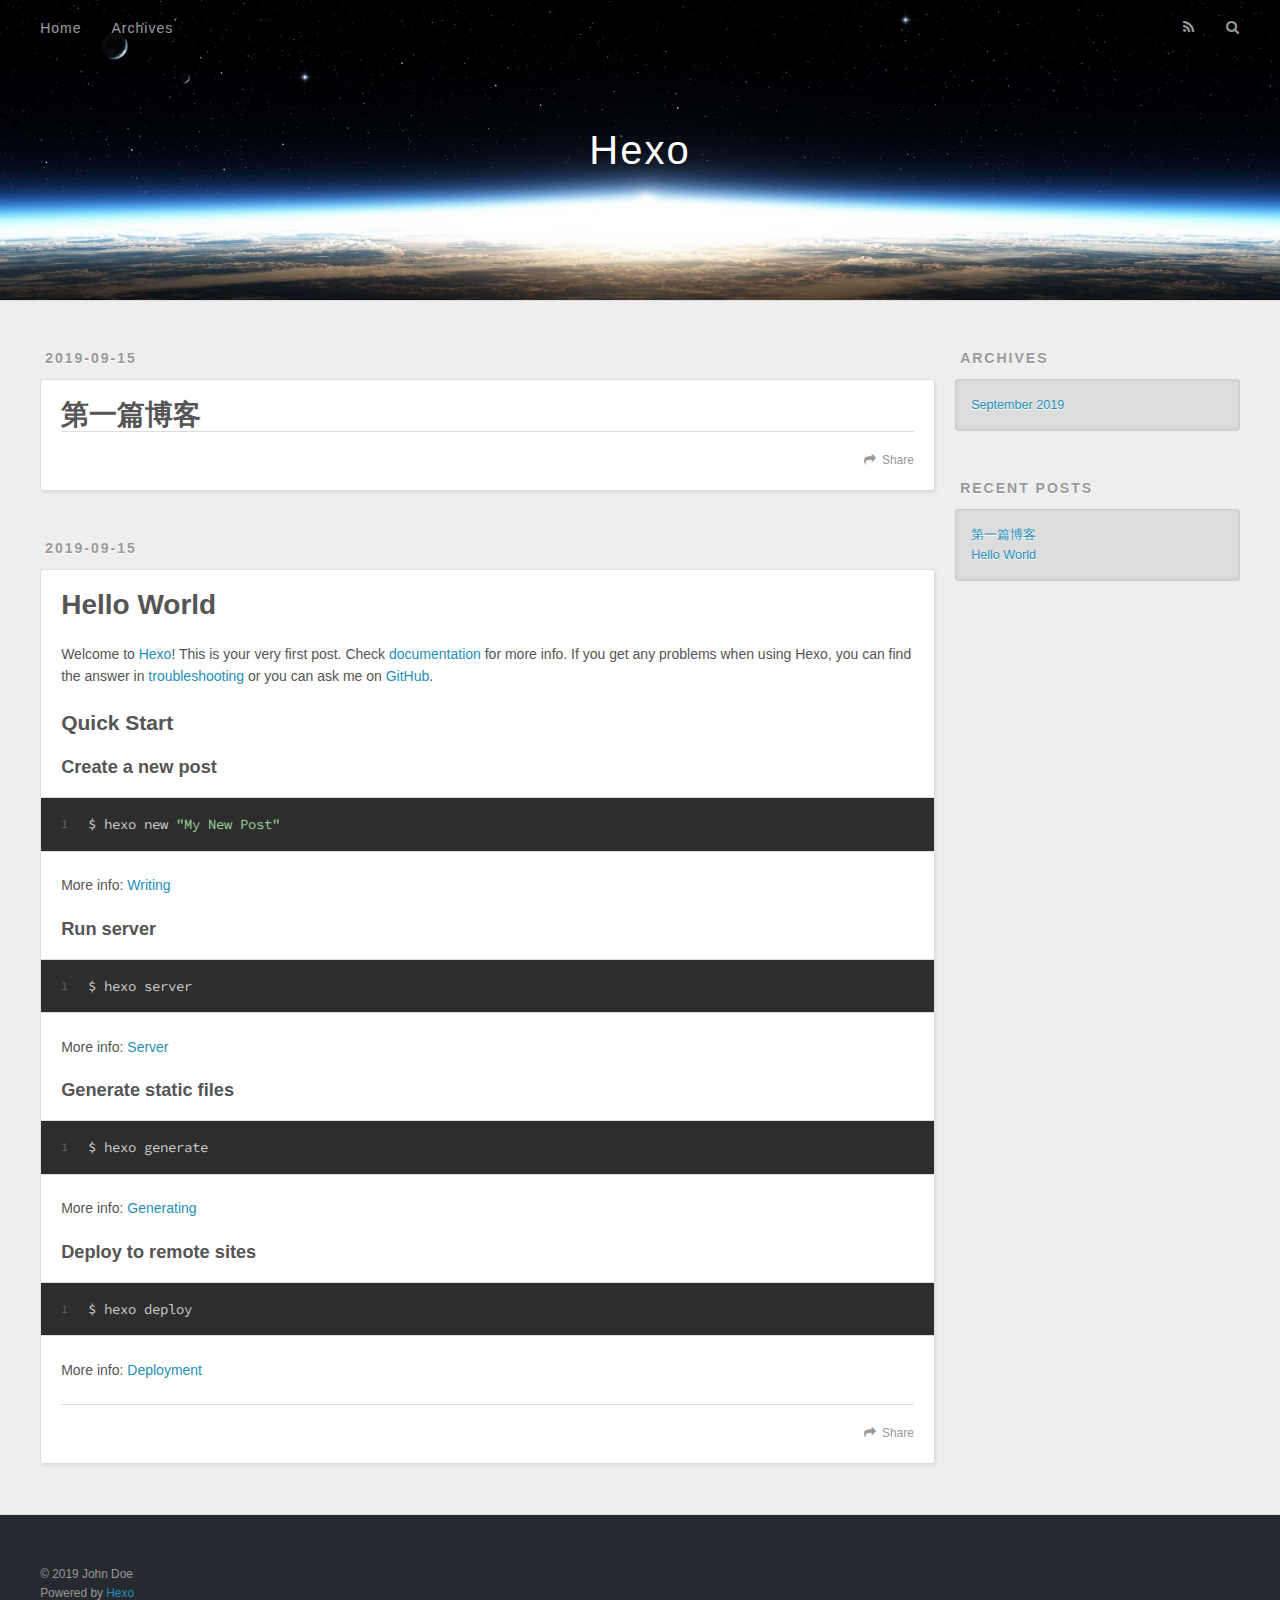
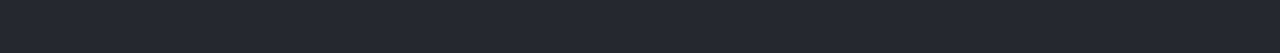
==== index.html @ da8c9ada "Site updated: 2019-09-15 18:30:36" ====
<!DOCTYPE html>
<html>
<head><meta name="generator" content="Hexo 3.9.0">
  <meta charset="utf-8">
  

  
  <title>Hexo</title>
  <meta name="viewport" content="width=device-width, initial-scale=1, maximum-scale=1">
  <meta property="og:type" content="website">
<meta property="og:title" content="Hexo">
<meta property="og:url" content="http://yoursite.com/index.html">
<meta property="og:site_name" content="Hexo">
<meta property="og:locale" content="en">
<meta name="twitter:card" content="summary">
<meta name="twitter:title" content="Hexo">
  
    <link rel="alternate" href="/atom.xml" title="Hexo" type="application/atom+xml">
  
  
    <link rel="icon" href="/favicon.png">
  
  
    <link href="//fonts.googleapis.com/css?family=Source+Code+Pro" rel="stylesheet" type="text/css">
  
  <link rel="stylesheet" href="/css/style.css">
</head>
</html>
<body>
  <div id="container">
    <div id="wrap">
      <header id="header">
  <div id="banner"></div>
  <div id="header-outer" class="outer">
    <div id="header-title" class="inner">
      <h1 id="logo-wrap">
        <a href="/" id="logo">Hexo</a>
      </h1>
      
    </div>
    <div id="header-inner" class="inner">
      <nav id="main-nav">
        <a id="main-nav-toggle" class="nav-icon"></a>
        
          <a class="main-nav-link" href="/">Home</a>
        
          <a class="main-nav-link" href="/archives">Archives</a>
        
      </nav>
      <nav id="sub-nav">
        
          <a id="nav-rss-link" class="nav-icon" href="/atom.xml" title="RSS Feed"></a>
        
        <a id="nav-search-btn" class="nav-icon" title="Search"></a>
      </nav>
      <div id="search-form-wrap">
        <form action="//google.com/search" method="get" accept-charset="UTF-8" class="search-form"><input type="search" name="q" class="search-form-input" placeholder="Search"><button type="submit" class="search-form-submit">&#xF002;</button><input type="hidden" name="sitesearch" value="http://yoursite.com"></form>
      </div>
    </div>
  </div>
</header>
      <div class="outer">
        <section id="main">
  
    <article id="post-第一篇博客" class="article article-type-post" itemscope itemprop="blogPost">
  <div class="article-meta">
    <a href="/2019/09/15/第一篇博客/" class="article-date">
  <time datetime="2019-09-15T10:23:03.000Z" itemprop="datePublished">2019-09-15</time>
</a>
    
  </div>
  <div class="article-inner">
    
    
      <header class="article-header">
        
  
    <h1 itemprop="name">
      <a class="article-title" href="/2019/09/15/第一篇博客/">第一篇博客</a>
    </h1>
  

      </header>
    
    <div class="article-entry" itemprop="articleBody">
      
        
      
    </div>
    <footer class="article-footer">
      <a data-url="http://yoursite.com/2019/09/15/第一篇博客/" data-id="ck0ku9gg80001xwugn4ch7dx3" class="article-share-link">Share</a>
      
      
    </footer>
  </div>
  
</article>


  
    <article id="post-hello-world" class="article article-type-post" itemscope itemprop="blogPost">
  <div class="article-meta">
    <a href="/2019/09/15/hello-world/" class="article-date">
  <time datetime="2019-09-15T10:21:00.609Z" itemprop="datePublished">2019-09-15</time>
</a>
    
  </div>
  <div class="article-inner">
    
    
      <header class="article-header">
        
  
    <h1 itemprop="name">
      <a class="article-title" href="/2019/09/15/hello-world/">Hello World</a>
    </h1>
  

      </header>
    
    <div class="article-entry" itemprop="articleBody">
      
        <p>Welcome to <a href="https://hexo.io/" target="_blank" rel="noopener">Hexo</a>! This is your very first post. Check <a href="https://hexo.io/docs/" target="_blank" rel="noopener">documentation</a> for more info. If you get any problems when using Hexo, you can find the answer in <a href="https://hexo.io/docs/troubleshooting.html" target="_blank" rel="noopener">troubleshooting</a> or you can ask me on <a href="https://github.com/hexojs/hexo/issues" target="_blank" rel="noopener">GitHub</a>.</p>
<h2 id="Quick-Start"><a href="#Quick-Start" class="headerlink" title="Quick Start"></a>Quick Start</h2><h3 id="Create-a-new-post"><a href="#Create-a-new-post" class="headerlink" title="Create a new post"></a>Create a new post</h3><figure class="highlight bash"><table><tr><td class="gutter"><pre><span class="line">1</span><br></pre></td><td class="code"><pre><span class="line">$ hexo new <span class="string">"My New Post"</span></span><br></pre></td></tr></table></figure>

<p>More info: <a href="https://hexo.io/docs/writing.html" target="_blank" rel="noopener">Writing</a></p>
<h3 id="Run-server"><a href="#Run-server" class="headerlink" title="Run server"></a>Run server</h3><figure class="highlight bash"><table><tr><td class="gutter"><pre><span class="line">1</span><br></pre></td><td class="code"><pre><span class="line">$ hexo server</span><br></pre></td></tr></table></figure>

<p>More info: <a href="https://hexo.io/docs/server.html" target="_blank" rel="noopener">Server</a></p>
<h3 id="Generate-static-files"><a href="#Generate-static-files" class="headerlink" title="Generate static files"></a>Generate static files</h3><figure class="highlight bash"><table><tr><td class="gutter"><pre><span class="line">1</span><br></pre></td><td class="code"><pre><span class="line">$ hexo generate</span><br></pre></td></tr></table></figure>

<p>More info: <a href="https://hexo.io/docs/generating.html" target="_blank" rel="noopener">Generating</a></p>
<h3 id="Deploy-to-remote-sites"><a href="#Deploy-to-remote-sites" class="headerlink" title="Deploy to remote sites"></a>Deploy to remote sites</h3><figure class="highlight bash"><table><tr><td class="gutter"><pre><span class="line">1</span><br></pre></td><td class="code"><pre><span class="line">$ hexo deploy</span><br></pre></td></tr></table></figure>

<p>More info: <a href="https://hexo.io/docs/deployment.html" target="_blank" rel="noopener">Deployment</a></p>

      
    </div>
    <footer class="article-footer">
      <a data-url="http://yoursite.com/2019/09/15/hello-world/" data-id="ck0ku9gfo0000xwugql1lx47b" class="article-share-link">Share</a>
      
      
    </footer>
  </div>
  
</article>


  


</section>
        
          <aside id="sidebar">
  
    

  
    

  
    
  
    
  <div class="widget-wrap">
    <h3 class="widget-title">Archives</h3>
    <div class="widget">
      <ul class="archive-list"><li class="archive-list-item"><a class="archive-list-link" href="/archives/2019/09/">September 2019</a></li></ul>
    </div>
  </div>


  
    
  <div class="widget-wrap">
    <h3 class="widget-title">Recent Posts</h3>
    <div class="widget">
      <ul>
        
          <li>
            <a href="/2019/09/15/第一篇博客/">第一篇博客</a>
          </li>
        
          <li>
            <a href="/2019/09/15/hello-world/">Hello World</a>
          </li>
        
      </ul>
    </div>
  </div>

  
</aside>
        
      </div>
      <footer id="footer">
  
  <div class="outer">
    <div id="footer-info" class="inner">
      &copy; 2019 John Doe<br>
      Powered by <a href="http://hexo.io/" target="_blank">Hexo</a>
    </div>
  </div>
</footer>
    </div>
    <nav id="mobile-nav">
  
    <a href="/" class="mobile-nav-link">Home</a>
  
    <a href="/archives" class="mobile-nav-link">Archives</a>
  
</nav>
    

<script src="//ajax.googleapis.com/ajax/libs/jquery/2.0.3/jquery.min.js"></script>


  <link rel="stylesheet" href="/fancybox/jquery.fancybox.css">
  <script src="/fancybox/jquery.fancybox.pack.js"></script>


<script src="/js/script.js"></script>



  </div>
</body>
</html>
---- css/style.css ----
body {
  width: 100%;
}
body:before,
body:after {
  content: "";
  display: table;
}
body:after {
  clear: both;
}
html,
body,
div,
span,
applet,
object,
iframe,
h1,
h2,
h3,
h4,
h5,
h6,
p,
blockquote,
pre,
a,
abbr,
acronym,
address,
big,
cite,
code,
del,
dfn,
em,
img,
ins,
kbd,
q,
s,
samp,
small,
strike,
strong,
sub,
sup,
tt,
var,
dl,
dt,
dd,
ol,
ul,
li,
fieldset,
form,
label,
legend,
table,
caption,
tbody,
tfoot,
thead,
tr,
th,
td {
  margin: 0;
  padding: 0;
  border: 0;
  outline: 0;
  font-weight: inherit;
  font-style: inherit;
  font-family: inherit;
  font-size: 100%;
  vertical-align: baseline;
}
body {
  line-height: 1;
  color: #000;
  background: #fff;
}
ol,
ul {
  list-style: none;
}
table {
  border-collapse: separate;
  border-spacing: 0;
  vertical-align: middle;
}
caption,
th,
td {
  text-align: left;
  font-weight: normal;
  vertical-align: middle;
}
a img {
  border: none;
}
input,
button {
  margin: 0;
  padding: 0;
}
input::-moz-focus-inner,
button::-moz-focus-inner {
  border: 0;
  padding: 0;
}
@font-face {
  font-family: FontAwesome;
  font-style: normal;
  font-weight: normal;
  src: url("fonts/fontawesome-webfont.eot?v=#4.0.3");
  src: url("fonts/fontawesome-webfont.eot?#iefix&v=#4.0.3") format("embedded-opentype"), url("fonts/fontawesome-webfont.woff?v=#4.0.3") format("woff"), url("fonts/fontawesome-webfont.ttf?v=#4.0.3") format("truetype"), url("fonts/fontawesome-webfont.svg#fontawesomeregular?v=#4.0.3") format("svg");
}
html,
body,
#container {
  height: 100%;
}
body {
  background: #eee;
  font: 14px -apple-system, BlinkMacSystemFont, "Segoe UI", "Roboto", "Oxygen", "Ubuntu", "Cantarell", "Fira Sans", "Droid Sans", "Helvetica Neue", sans-serif;
  -webkit-text-size-adjust: 100%;
}
.outer {
  max-width: 1220px;
  margin: 0 auto;
  padding: 0 20px;
}
.outer:before,
.outer:after {
  content: "";
  display: table;
}
.outer:after {
  clear: both;
}
.inner {
  display: inline;
  float: left;
  width: 98.33333333333333%;
  margin: 0 0.833333333333333%;
}
.left,
.alignleft {
  float: left;
}
.right,
.alignright {
  float: right;
}
.clear {
  clear: both;
}
#container {
  position: relative;
}
.mobile-nav-on {
  overflow: hidden;
}
#wrap {
  height: 100%;
  width: 100%;
  position: absolute;
  top: 0;
  left: 0;
  -webkit-transition: 0.2s ease-out;
  -moz-transition: 0.2s ease-out;
  -ms-transition: 0.2s ease-out;
  transition: 0.2s ease-out;
  z-index: 1;
  background: #eee;
}
.mobile-nav-on #wrap {
  left: 280px;
}
@media screen and (min-width: 768px) {
  #main {
    display: inline;
    float: left;
    width: 73.33333333333333%;
    margin: 0 0.833333333333333%;
  }
}
.article-date,
.article-category-link,
.archive-year,
.widget-title {
  text-decoration: none;
  text-transform: uppercase;
  letter-spacing: 2px;
  color: #999;
  margin-bottom: 1em;
  margin-left: 5px;
  line-height: 1em;
  text-shadow: 0 1px #fff;
  font-weight: bold;
}
.article-inner,
.archive-article-inner {
  background: #fff;
  -webkit-box-shadow: 1px 2px 3px #ddd;
  box-shadow: 1px 2px 3px #ddd;
  border: 1px solid #ddd;
  border-radius: 3px;
}
.article-entry h1,
.widget h1 {
  font-size: 2em;
}
.article-entry h2,
.widget h2 {
  font-size: 1.5em;
}
.article-entry h3,
.widget h3 {
  font-size: 1.3em;
}
.article-entry h4,
.widget h4 {
  font-size: 1.2em;
}
.article-entry h5,
.widget h5 {
  font-size: 1em;
}
.article-entry h6,
.widget h6 {
  font-size: 1em;
  color: #999;
}
.article-entry hr,
.widget hr {
  border: 1px dashed #ddd;
}
.article-entry strong,
.widget strong {
  font-weight: bold;
}
.article-entry em,
.widget em,
.article-entry cite,
.widget cite {
  font-style: italic;
}
.article-entry sup,
.widget sup,
.article-entry sub,
.widget sub {
  font-size: 0.75em;
  line-height: 0;
  position: relative;
  vertical-align: baseline;
}
.article-entry sup,
.widget sup {
  top: -0.5em;
}
.article-entry sub,
.widget sub {
  bottom: -0.2em;
}
.article-entry small,
.widget small {
  font-size: 0.85em;
}
.article-entry acronym,
.widget acronym,
.article-entry abbr,
.widget abbr {
  border-bottom: 1px dotted;
}
.article-entry ul,
.widget ul,
.article-entry ol,
.widget ol,
.article-entry dl,
.widget dl {
  margin: 0 20px;
  line-height: 1.6em;
}
.article-entry ul ul,
.widget ul ul,
.article-entry ol ul,
.widget ol ul,
.article-entry ul ol,
.widget ul ol,
.article-entry ol ol,
.widget ol ol {
  margin-top: 0;
  margin-bottom: 0;
}
.article-entry ul,
.widget ul {
  list-style: disc;
}
.article-entry ol,
.widget ol {
  list-style: decimal;
}
.article-entry dt,
.widget dt {
  font-weight: bold;
}
#header {
  height: 300px;
  position: relative;
  border-bottom: 1px solid #ddd;
}
#header:before,
#header:after {
  content: "";
  position: absolute;
  left: 0;
  right: 0;
  height: 40px;
}
#header:before {
  top: 0;
  background: -webkit-linear-gradient(rgba(0,0,0,0.2), transparent);
  background: -moz-linear-gradient(rgba(0,0,0,0.2), transparent);
  background: -ms-linear-gradient(rgba(0,0,0,0.2), transparent);
  background: linear-gradient(rgba(0,0,0,0.2), transparent);
}
#header:after {
  bottom: 0;
  background: -webkit-linear-gradient(transparent, rgba(0,0,0,0.2));
  background: -moz-linear-gradient(transparent, rgba(0,0,0,0.2));
  background: -ms-linear-gradient(transparent, rgba(0,0,0,0.2));
  background: linear-gradient(transparent, rgba(0,0,0,0.2));
}
#header-outer {
  height: 100%;
  position: relative;
}
#header-inner {
  position: relative;
  overflow: hidden;
}
#banner {
  position: absolute;
  top: 0;
  left: 0;
  width: 100%;
  height: 100%;
  background: url("images/banner.jpg") center #000;
  -webkit-background-size: cover;
  -moz-background-size: cover;
  background-size: cover;
  z-index: -1;
}
#header-title {
  text-align: center;
  height: 40px;
  position: absolute;
  top: 50%;
  left: 0;
  margin-top: -20px;
}
#logo,
#subtitle {
  text-decoration: none;
  color: #fff;
  font-weight: 300;
  text-shadow: 0 1px 4px rgba(0,0,0,0.3);
}
#logo {
  font-size: 40px;
  line-height: 40px;
  letter-spacing: 2px;
}
#subtitle {
  font-size: 16px;
  line-height: 16px;
  letter-spacing: 1px;
}
#subtitle-wrap {
  margin-top: 16px;
}
#main-nav {
  float: left;
  margin-left: -15px;
}
.nav-icon,
.main-nav-link {
  float: left;
  color: #fff;
  opacity: 0.6;
  text-decoration: none;
  text-shadow: 0 1px rgba(0,0,0,0.2);
  -webkit-transition: opacity 0.2s;
  -moz-transition: opacity 0.2s;
  -ms-transition: opacity 0.2s;
  transition: opacity 0.2s;
  display: block;
  padding: 20px 15px;
}
.nav-icon:hover,
.main-nav-link:hover {
  opacity: 1;
}
.nav-icon {
  font-family: FontAwesome;
  text-align: center;
  font-size: 14px;
  width: 14px;
  height: 14px;
  padding: 20px 15px;
  position: relative;
  cursor: pointer;
}
.main-nav-link {
  font-weight: 300;
  letter-spacing: 1px;
}
@media screen and (max-width: 479px) {
  .main-nav-link {
    display: none;
  }
}
#main-nav-toggle {
  display: none;
}
#main-nav-toggle:before {
  content: "\f0c9";
}
@media screen and (max-width: 479px) {
  #main-nav-toggle {
    display: block;
  }
}
#sub-nav {
  float: right;
  margin-right: -15px;
}
#nav-rss-link:before {
  content: "\f09e";
}
#nav-search-btn:before {
  content: "\f002";
}
#search-form-wrap {
  position: absolute;
  top: 15px;
  width: 150px;
  height: 30px;
  right: -150px;
  opacity: 0;
  -webkit-transition: 0.2s ease-out;
  -moz-transition: 0.2s ease-out;
  -ms-transition: 0.2s ease-out;
  transition: 0.2s ease-out;
}
#search-form-wrap.on {
  opacity: 1;
  right: 0;
}
@media screen and (max-width: 479px) {
  #search-form-wrap {
    width: 100%;
    right: -100%;
  }
}
.search-form {
  position: absolute;
  top: 0;
  left: 0;
  right: 0;
  background: #fff;
  padding: 5px 15px;
  border-radius: 15px;
  -webkit-box-shadow: 0 0 10px rgba(0,0,0,0.3);
  box-shadow: 0 0 10px rgba(0,0,0,0.3);
}
.search-form-input {
  border: none;
  background: none;
  color: #555;
  width: 100%;
  font: 13px -apple-system, BlinkMacSystemFont, "Segoe UI", "Roboto", "Oxygen", "Ubuntu", "Cantarell", "Fira Sans", "Droid Sans", "Helvetica Neue", sans-serif;
  outline: none;
}
.search-form-input::-webkit-search-results-decoration,
.search-form-input::-webkit-search-cancel-button {
  -webkit-appearance: none;
}
.search-form-submit {
  position: absolute;
  top: 50%;
  right: 10px;
  margin-top: -7px;
  font: 13px FontAwesome;
  border: none;
  background: none;
  color: #bbb;
  cursor: pointer;
}
.search-form-submit:hover,
.search-form-submit:focus {
  color: #777;
}
.article {
  margin: 50px 0;
}
.article-inner {
  overflow: hidden;
}
.article-meta:before,
.article-meta:after {
  content: "";
  display: table;
}
.article-meta:after {
  clear: both;
}
.article-date {
  float: left;
}
.article-category {
  float: left;
  line-height: 1em;
  color: #ccc;
  text-shadow: 0 1px #fff;
  margin-left: 8px;
}
.article-category:before {
  content: "\2022";
}
.article-category-link {
  margin: 0 12px 1em;
}
.article-header {
  padding: 20px 20px 0;
}
.article-title {
  text-decoration: none;
  font-size: 2em;
  font-weight: bold;
  color: #555;
  line-height: 1.1em;
  -webkit-transition: color 0.2s;
  -moz-transition: color 0.2s;
  -ms-transition: color 0.2s;
  transition: color 0.2s;
}
a.article-title:hover {
  color: #258fb8;
}
.article-entry {
  color: #555;
  padding: 0 20px;
}
.article-entry:before,
.article-entry:after {
  content: "";
  display: table;
}
.article-entry:after {
  clear: both;
}
.article-entry p,
.article-entry table {
  line-height: 1.6em;
  margin: 1.6em 0;
}
.article-entry h1,
.article-entry h2,
.article-entry h3,
.article-entry h4,
.article-entry h5,
.article-entry h6 {
  font-weight: bold;
}
.article-entry h1,
.article-entry h2,
.article-entry h3,
.article-entry h4,
.article-entry h5,
.article-entry h6 {
  line-height: 1.1em;
  margin: 1.1em 0;
}
.article-entry a {
  color: #258fb8;
  text-decoration: none;
}
.article-entry a:hover {
  text-decoration: underline;
}
.article-entry ul,
.article-entry ol,
.article-entry dl {
  margin-top: 1.6em;
  margin-bottom: 1.6em;
}
.article-entry img,
.article-entry video {
  max-width: 100%;
  height: auto;
  display: block;
  margin: auto;
}
.article-entry iframe {
  border: none;
}
.article-entry table {
  width: 100%;
  border-collapse: collapse;
  border-spacing: 0;
}
.article-entry th {
  font-weight: bold;
  border-bottom: 3px solid #ddd;
  padding-bottom: 0.5em;
}
.article-entry td {
  border-bottom: 1px solid #ddd;
  padding: 10px 0;
}
.article-entry blockquote {
  font-family: Georgia, "Times New Roman", serif;
  font-size: 1.4em;
  margin: 1.6em 20px;
  text-align: center;
}
.article-entry blockquote footer {
  font-size: 14px;
  margin: 1.6em 0;
  font-family: -apple-system, BlinkMacSystemFont, "Segoe UI", "Roboto", "Oxygen", "Ubuntu", "Cantarell", "Fira Sans", "Droid Sans", "Helvetica Neue", sans-serif;
}
.article-entry blockquote footer cite:before {
  content: "—";
  padding: 0 0.5em;
}
.article-entry .pullquote {
  text-align: left;
  width: 45%;
  margin: 0;
}
.article-entry .pullquote.left {
  margin-left: 0.5em;
  margin-right: 1em;
}
.article-entry .pullquote.right {
  margin-right: 0.5em;
  margin-left: 1em;
}
.article-entry .caption {
  color: #999;
  display: block;
  font-size: 0.9em;
  margin-top: 0.5em;
  position: relative;
  text-align: center;
}
.article-entry .video-container {
  position: relative;
  padding-top: 56.25%;
  height: 0;
  overflow: hidden;
}
.article-entry .video-container iframe,
.article-entry .video-container object,
.article-entry .video-container embed {
  position: absolute;
  top: 0;
  left: 0;
  width: 100%;
  height: 100%;
  margin-top: 0;
}
.article-more-link a {
  display: inline-block;
  line-height: 1em;
  padding: 6px 15px;
  border-radius: 15px;
  background: #eee;
  color: #999;
  text-shadow: 0 1px #fff;
  text-decoration: none;
}
.article-more-link a:hover {
  background: #258fb8;
  color: #fff;
  text-decoration: none;
  text-shadow: 0 1px #1e7293;
}
.article-footer {
  font-size: 0.85em;
  line-height: 1.6em;
  border-top: 1px solid #ddd;
  padding-top: 1.6em;
  margin: 0 20px 20px;
}
.article-footer:before,
.article-footer:after {
  content: "";
  display: table;
}
.article-footer:after {
  clear: both;
}
.article-footer a {
  color: #999;
  text-decoration: none;
}
.article-footer a:hover {
  color: #555;
}
.article-tag-list-item {
  float: left;
  margin-right: 10px;
}
.article-tag-list-link:before {
  content: "#";
}
.article-comment-link {
  float: right;
}
.article-comment-link:before {
  content: "\f075";
  font-family: FontAwesome;
  padding-right: 8px;
}
.article-share-link {
  cursor: pointer;
  float: right;
  margin-left: 20px;
}
.article-share-link:before {
  content: "\f064";
  font-family: FontAwesome;
  padding-right: 6px;
}
#article-nav {
  position: relative;
}
#article-nav:before,
#article-nav:after {
  content: "";
  display: table;
}
#article-nav:after {
  clear: both;
}
@media screen and (min-width: 768px) {
  #article-nav {
    margin: 50px 0;
  }
  #article-nav:before {
    width: 8px;
    height: 8px;
    position: absolute;
    top: 50%;
    left: 50%;
    margin-top: -4px;
    margin-left: -4px;
    content: "";
    border-radius: 50%;
    background: #ddd;
    -webkit-box-shadow: 0 1px 2px #fff;
    box-shadow: 0 1px 2px #fff;
  }
}
.article-nav-link-wrap {
  text-decoration: none;
  text-shadow: 0 1px #fff;
  color: #999;
  -webkit-box-sizing: border-box;
  -moz-box-sizing: border-box;
  box-sizing: border-box;
  margin-top: 50px;
  text-align: center;
  display: block;
}
.article-nav-link-wrap:hover {
  color: #555;
}
@media screen and (min-width: 768px) {
  .article-nav-link-wrap {
    width: 50%;
    margin-top: 0;
  }
}
@media screen and (min-width: 768px) {
  #article-nav-newer {
    float: left;
    text-align: right;
    padding-right: 20px;
  }
}
@media screen and (min-width: 768px) {
  #article-nav-older {
    float: right;
    text-align: left;
    padding-left: 20px;
  }
}
.article-nav-caption {
  text-transform: uppercase;
  letter-spacing: 2px;
  color: #ddd;
  line-height: 1em;
  font-weight: bold;
}
#article-nav-newer .article-nav-caption {
  margin-right: -2px;
}
.article-nav-title {
  font-size: 0.85em;
  line-height: 1.6em;
  margin-top: 0.5em;
}
.article-share-box {
  position: absolute;
  display: none;
  background: #fff;
  -webkit-box-shadow: 1px 2px 10px rgba(0,0,0,0.2);
  box-shadow: 1px 2px 10px rgba(0,0,0,0.2);
  border-radius: 3px;
  margin-left: -145px;
  overflow: hidden;
  z-index: 1;
}
.article-share-box.on {
  display: block;
}
.article-share-input {
  width: 100%;
  background: none;
  -webkit-box-sizing: border-box;
  -moz-box-sizing: border-box;
  box-sizing: border-box;
  font: 14px -apple-system, BlinkMacSystemFont, "Segoe UI", "Roboto", "Oxygen", "Ubuntu", "Cantarell", "Fira Sans", "Droid Sans", "Helvetica Neue", sans-serif;
  padding: 0 15px;
  color: #555;
  outline: none;
  border: 1px solid #ddd;
  border-radius: 3px 3px 0 0;
  height: 36px;
  line-height: 36px;
}
.article-share-links {
  background: #eee;
}
.article-share-links:before,
.article-share-links:after {
  content: "";
  display: table;
}
.article-share-links:after {
  clear: both;
}
.article-share-twitter,
.article-share-facebook,
.article-share-pinterest,
.article-share-google {
  width: 50px;
  height: 36px;
  display: block;
  float: left;
  position: relative;
  color: #999;
  text-shadow: 0 1px #fff;
}
.article-share-twitter:before,
.article-share-facebook:before,
.article-share-pinterest:before,
.article-share-google:before {
  font-size: 20px;
  font-family: FontAwesome;
  width: 20px;
  height: 20px;
  position: absolute;
  top: 50%;
  left: 50%;
  margin-top: -10px;
  margin-left: -10px;
  text-align: center;
}
.article-share-twitter:hover,
.article-share-facebook:hover,
.article-share-pinterest:hover,
.article-share-google:hover {
  color: #fff;
}
.article-share-twitter:before {
  content: "\f099";
}
.article-share-twitter:hover {
  background: #00aced;
  text-shadow: 0 1px #008abe;
}
.article-share-facebook:before {
  content: "\f09a";
}
.article-share-facebook:hover {
  background: #3b5998;
  text-shadow: 0 1px #2f477a;
}
.article-share-pinterest:before {
  content: "\f0d2";
}
.article-share-pinterest:hover {
  background: #cb2027;
  text-shadow: 0 1px #a21a1f;
}
.article-share-google:before {
  content: "\f0d5";
}
.article-share-google:hover {
  background: #dd4b39;
  text-shadow: 0 1px #be3221;
}
.article-gallery {
  background: #000;
  position: relative;
}
.article-gallery-photos {
  position: relative;
  overflow: hidden;
}
.article-gallery-img {
  display: none;
  max-width: 100%;
}
.article-gallery-img:first-child {
  display: block;
}
.article-gallery-img.loaded {
  position: absolute;
  display: block;
}
.article-gallery-img img {
  display: block;
  max-width: 100%;
  margin: 0 auto;
}
#comments {
  background: #fff;
  -webkit-box-shadow: 1px 2px 3px #ddd;
  box-shadow: 1px 2px 3px #ddd;
  padding: 20px;
  border: 1px solid #ddd;
  border-radius: 3px;
  margin: 50px 0;
}
#comments a {
  color: #258fb8;
}
.archives-wrap {
  margin: 50px 0;
}
.archives:before,
.archives:after {
  content: "";
  display: table;
}
.archives:after {
  clear: both;
}
.archive-year-wrap {
  margin-bottom: 1em;
}
.archives {
  -webkit-column-gap: 10px;
  -moz-column-gap: 10px;
  column-gap: 10px;
}
@media screen and (min-width: 480px) and (max-width: 767px) {
  .archives {
    -webkit-column-count: 2;
    -moz-column-count: 2;
    column-count: 2;
  }
}
@media screen and (min-width: 768px) {
  .archives {
    -webkit-column-count: 3;
    -moz-column-count: 3;
    column-count: 3;
  }
}
.archive-article {
  -webkit-column-break-inside: avoid;
  page-break-inside: avoid;
  overflow: hidden;
  break-inside: avoid-column;
}
.archive-article-inner {
  padding: 10px;
  margin-bottom: 15px;
}
.archive-article-title {
  text-decoration: none;
  font-weight: bold;
  color: #555;
  -webkit-transition: color 0.2s;
  -moz-transition: color 0.2s;
  -ms-transition: color 0.2s;
  transition: color 0.2s;
  line-height: 1.6em;
}
.archive-article-title:hover {
  color: #258fb8;
}
.archive-article-footer {
  margin-top: 1em;
}
.archive-article-date {
  color: #999;
  text-decoration: none;
  font-size: 0.85em;
  line-height: 1em;
  margin-bottom: 0.5em;
  display: block;
}
#page-nav {
  margin: 50px auto;
  background: #fff;
  -webkit-box-shadow: 1px 2px 3px #ddd;
  box-shadow: 1px 2px 3px #ddd;
  border: 1px solid #ddd;
  border-radius: 3px;
  text-align: center;
  color: #999;
  overflow: hidden;
}
#page-nav:before,
#page-nav:after {
  content: "";
  display: table;
}
#page-nav:after {
  clear: both;
}
#page-nav a,
#page-nav span {
  padding: 10px 20px;
  line-height: 1;
  height: 2ex;
}
#page-nav a {
  color: #999;
  text-decoration: none;
}
#page-nav a:hover {
  background: #999;
  color: #fff;
}
#page-nav .prev {
  float: left;
}
#page-nav .next {
  float: right;
}
#page-nav .page-number {
  display: inline-block;
}
@media screen and (max-width: 479px) {
  #page-nav .page-number {
    display: none;
  }
}
#page-nav .current {
  color: #555;
  font-weight: bold;
}
#page-nav .space {
  color: #ddd;
}
#footer {
  background: #262a30;
  padding: 50px 0;
  border-top: 1px solid #ddd;
  color: #999;
}
#footer a {
  color: #258fb8;
  text-decoration: none;
}
#footer a:hover {
  text-decoration: underline;
}
#footer-info {
  line-height: 1.6em;
  font-size: 0.85em;
}
.article-entry pre,
.article-entry .highlight {
  background: #2d2d2d;
  margin: 0 -20px;
  padding: 15px 20px;
  border-style: solid;
  border-color: #ddd;
  border-width: 1px 0;
  overflow: auto;
  color: #ccc;
  line-height: 22.400000000000002px;
}
.article-entry .highlight .gutter pre,
.article-entry .gist .gist-file .gist-data .line-numbers {
  color: #666;
  font-size: 0.85em;
}
.article-entry pre,
.article-entry code {
  font-family: "Source Code Pro", Consolas, Monaco, Menlo, Consolas, monospace;
}
.article-entry code {
  background: #eee;
  text-shadow: 0 1px #fff;
  padding: 0 0.3em;
}
.article-entry pre code {
  background: none;
  text-shadow: none;
  padding: 0;
}
.article-entry .highlight pre {
  border: none;
  margin: 0;
  padding: 0;
}
.article-entry .highlight table {
  margin: 0;
  width: auto;
}
.article-entry .highlight td {
  border: none;
  padding: 0;
}
.article-entry .highlight figcaption {
  font-size: 0.85em;
  color: #999;
  line-height: 1em;
  margin-bottom: 1em;
}
.article-entry .highlight figcaption:before,
.article-entry .highlight figcaption:after {
  content: "";
  display: table;
}
.article-entry .highlight figcaption:after {
  clear: both;
}
.article-entry .highlight figcaption a {
  float: right;
}
.article-entry .highlight .gutter pre {
  text-align: right;
  padding-right: 20px;
}
.article-entry .highlight .line {
  height: 22.400000000000002px;
}
.article-entry .highlight .line.marked {
  background: #515151;
}
.article-entry .gist {
  margin: 0 -20px;
  border-style: solid;
  border-color: #ddd;
  border-width: 1px 0;
  background: #2d2d2d;
  padding: 15px 20px 15px 0;
}
.article-entry .gist .gist-file {
  border: none;
  font-family: "Source Code Pro", Consolas, Monaco, Menlo, Consolas, monospace;
  margin: 0;
}
.article-entry .gist .gist-file .gist-data {
  background: none;
  border: none;
}
.article-entry .gist .gist-file .gist-data .line-numbers {
  background: none;
  border: none;
  padding: 0 20px 0 0;
}
.article-entry .gist .gist-file .gist-data .line-data {
  padding: 0 !important;
}
.article-entry .gist .gist-file .highlight {
  margin: 0;
  padding: 0;
  border: none;
}
.article-entry .gist .gist-file .gist-meta {
  background: #2d2d2d;
  color: #999;
  font: 0.85em -apple-system, BlinkMacSystemFont, "Segoe UI", "Roboto", "Oxygen", "Ubuntu", "Cantarell", "Fira Sans", "Droid Sans", "Helvetica Neue", sans-serif;
  text-shadow: 0 0;
  padding: 0;
  margin-top: 1em;
  margin-left: 20px;
}
.article-entry .gist .gist-file .gist-meta a {
  color: #258fb8;
  font-weight: normal;
}
.article-entry .gist .gist-file .gist-meta a:hover {
  text-decoration: underline;
}
pre .comment,
pre .title {
  color: #999;
}
pre .variable,
pre .attribute,
pre .tag,
pre .regexp,
pre .ruby .constant,
pre .xml .tag .title,
pre .xml .pi,
pre .xml .doctype,
pre .html .doctype,
pre .css .id,
pre .css .class,
pre .css .pseudo {
  color: #f2777a;
}
pre .number,
pre .preprocessor,
pre .built_in,
pre .literal,
pre .params,
pre .constant {
  color: #f99157;
}
pre .class,
pre .ruby .class .title,
pre .css .rules .attribute {
  color: #9c9;
}
pre .string,
pre .value,
pre .inheritance,
pre .header,
pre .ruby .symbol,
pre .xml .cdata {
  color: #9c9;
}
pre .css .hexcolor {
  color: #6cc;
}
pre .function,
pre .python .decorator,
pre .python .title,
pre .ruby .function .title,
pre .ruby .title .keyword,
pre .perl .sub,
pre .javascript .title,
pre .coffeescript .title {
  color: #69c;
}
pre .keyword,
pre .javascript .function {
  color: #c9c;
}
@media screen and (max-width: 479px) {
  #mobile-nav {
    position: absolute;
    top: 0;
    left: 0;
    width: 280px;
    height: 100%;
    background: #191919;
    border-right: 1px solid #fff;
  }
}
@media screen and (max-width: 479px) {
  .mobile-nav-link {
    display: block;
    color: #999;
    text-decoration: none;
    padding: 15px 20px;
    font-weight: bold;
  }
  .mobile-nav-link:hover {
    color: #fff;
  }
}
@media screen and (min-width: 768px) {
  #sidebar {
    display: inline;
    float: left;
    width: 23.333333333333332%;
    margin: 0 0.833333333333333%;
  }
}
.widget-wrap {
  margin: 50px 0;
}
.widget {
  color: #777;
  text-shadow: 0 1px #fff;
  background: #ddd;
  -webkit-box-shadow: 0 -1px 4px #ccc inset;
  box-shadow: 0 -1px 4px #ccc inset;
  border: 1px solid #ccc;
  padding: 15px;
  border-radius: 3px;
}
.widget a {
  color: #258fb8;
  text-decoration: none;
}
.widget a:hover {
  text-decoration: underline;
}
.widget ul ul,
.widget ol ul,
.widget dl ul,
.widget ul ol,
.widget ol ol,
.widget dl ol,
.widget ul dl,
.widget ol dl,
.widget dl dl {
  margin-left: 15px;
  list-style: disc;
}
.widget {
  line-height: 1.6em;
  word-wrap: break-word;
  font-size: 0.9em;
}
.widget ul,
.widget ol {
  list-style: none;
  margin: 0;
}
.widget ul ul,
.widget ol ul,
.widget ul ol,
.widget ol ol {
  margin: 0 20px;
}
.widget ul ul,
.widget ol ul {
  list-style: disc;
}
.widget ul ol,
.widget ol ol {
  list-style: decimal;
}
.category-list-count,
.tag-list-count,
.archive-list-count {
  padding-left: 5px;
  color: #999;
  font-size: 0.85em;
}
.category-list-count:before,
.tag-list-count:before,
.archive-list-count:before {
  content: "(";
}
.category-list-count:after,
.tag-list-count:after,
.archive-list-count:after {
  content: ")";
}
.tagcloud a {
  margin-right: 5px;
  display: inline-block;
}
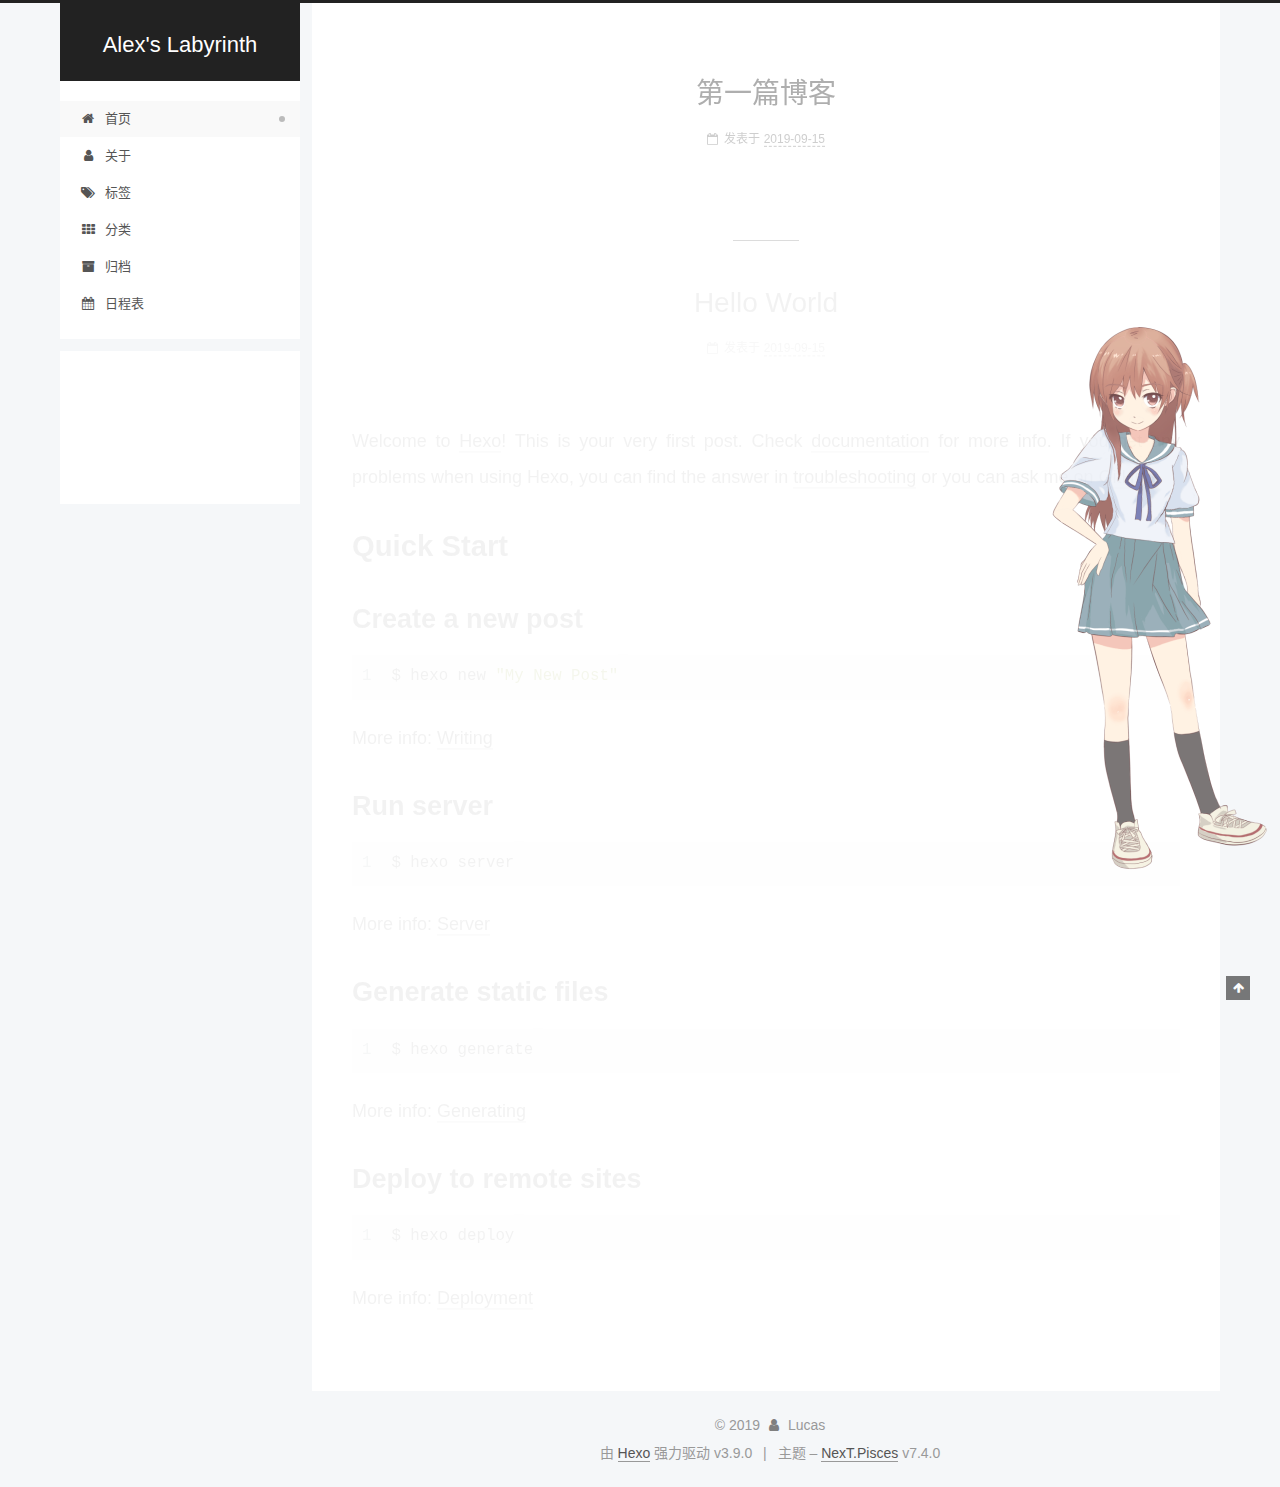
==== commit c3af6dca: "Site updated: 2019-09-17 13:16:48" ====
--- a/index.html
+++ b/index.html
@@ -1,126 +1,359 @@
 <!DOCTYPE html>
-<html>
-<head><meta name="generator" content="Hexo 3.9.0">
-  <meta charset="utf-8">
-  
-
-  
-  <title>Hexo</title>
-  <meta name="viewport" content="width=device-width, initial-scale=1, maximum-scale=1">
-  <meta property="og:type" content="website">
-<meta property="og:title" content="Hexo">
+
+
+
+
+
+<html lang="zh-CN">
+<head>
+  <meta charset="UTF-8">
+<meta name="viewport" content="width=device-width, initial-scale=1, maximum-scale=2">
+<meta name="theme-color" content="#222">
+<meta name="generator" content="Hexo 3.9.0">
+  <link rel="apple-touch-icon" sizes="180x180" href="/images/apple-touch-icon-next.png?v=7.4.0">
+  <link rel="icon" type="image/png" sizes="32x32" href="/images/favicon-32x32-next.png?v=7.4.0">
+  <link rel="icon" type="image/png" sizes="16x16" href="/images/favicon-16x16-next.png?v=7.4.0">
+  <link rel="mask-icon" href="/images/logo.svg?v=7.4.0" color="#222">
+
+<link rel="stylesheet" href="/css/main.css?v=7.4.0">
+
+
+<link rel="stylesheet" href="/lib/font-awesome/css/font-awesome.min.css?v=4.7.0">
+
+
+<script id="hexo-configurations">
+  var NexT = window.NexT || {};
+  var CONFIG = {
+    root: '/',
+    scheme: 'Pisces',
+    version: '7.4.0',
+    exturl: false,
+    sidebar: {"position":"left","display":"post","offset":12,"onmobile":false},
+    copycode: {"enable":false,"show_result":false,"style":null},
+    back2top: {"enable":true,"sidebar":false,"scrollpercent":false},
+    bookmark: {"enable":false,"color":"#222","save":"auto"},
+    fancybox: false,
+    mediumzoom: false,
+    lazyload: false,
+    pangu: false,
+    algolia: {
+      appID: '',
+      apiKey: '',
+      indexName: '',
+      hits: {"per_page":10},
+      labels: {"input_placeholder":"Search for Posts","hits_empty":"We didn't find any results for the search: ${query}","hits_stats":"${hits} results found in ${time} ms"}
+    },
+    localsearch: {"enable":false,"trigger":"auto","top_n_per_article":1,"unescape":false,"preload":false},
+    path: '',
+    motion: {"enable":true,"async":false,"transition":{"post_block":"fadeIn","post_header":"slideDownIn","post_body":"slideDownIn","coll_header":"slideLeftIn","sidebar":"slideUpIn"}},
+    translation: {
+      copy_button: '复制',
+      copy_success: '复制成功',
+      copy_failure: '复制失败'
+    },
+    sidebarPadding: 40
+  };
+</script>
+
+  <meta name="description" content="It&apos;s getting better everyday.">
+<meta property="og:type" content="website">
+<meta property="og:title" content="Alex&#39;s Labyrinth">
 <meta property="og:url" content="http://yoursite.com/index.html">
-<meta property="og:site_name" content="Hexo">
-<meta property="og:locale" content="en">
+<meta property="og:site_name" content="Alex&#39;s Labyrinth">
+<meta property="og:description" content="It&apos;s getting better everyday.">
+<meta property="og:locale" content="zh-CN">
 <meta name="twitter:card" content="summary">
-<meta name="twitter:title" content="Hexo">
-  
-    <link rel="alternate" href="/atom.xml" title="Hexo" type="application/atom+xml">
-  
-  
-    <link rel="icon" href="/favicon.png">
-  
-  
-    <link href="//fonts.googleapis.com/css?family=Source+Code+Pro" rel="stylesheet" type="text/css">
-  
-  <link rel="stylesheet" href="/css/style.css">
+<meta name="twitter:title" content="Alex&#39;s Labyrinth">
+<meta name="twitter:description" content="It&apos;s getting better everyday.">
+  <link rel="canonical" href="http://yoursite.com/">
+
+
+<script id="page-configurations">
+  // https://hexo.io/docs/variables.html
+  CONFIG.page = {
+    sidebar: "",
+    isHome: true,
+    isPost: false,
+    isPage: false,
+    isArchive: false
+  };
+</script>
+
+  <title>Alex's Labyrinth</title>
+  
+
+
+
+
+
+
+
+
+  <noscript>
+  <style>
+  .use-motion .brand,
+  .use-motion .menu-item,
+  .sidebar-inner,
+  .use-motion .post-block,
+  .use-motion .pagination,
+  .use-motion .comments,
+  .use-motion .post-header,
+  .use-motion .post-body,
+  .use-motion .collection-header { opacity: initial; }
+
+  .use-motion .logo,
+  .use-motion .site-title,
+  .use-motion .site-subtitle {
+    opacity: initial;
+    top: initial;
+  }
+
+  .use-motion .logo-line-before i { left: initial; }
+  .use-motion .logo-line-after i { right: initial; }
+  </style>
+</noscript>
+
 </head>
-</html>
-<body>
-  <div id="container">
-    <div id="wrap">
-      <header id="header">
-  <div id="banner"></div>
-  <div id="header-outer" class="outer">
-    <div id="header-title" class="inner">
-      <h1 id="logo-wrap">
-        <a href="/" id="logo">Hexo</a>
-      </h1>
-      
+
+<body itemscope itemtype="http://schema.org/WebPage" lang="zh-CN">
+  <div class="container use-motion">
+    <div class="headband"></div>
+
+    <header id="header" class="header" itemscope itemtype="http://schema.org/WPHeader">
+      <div class="header-inner"><div class="site-brand-container">
+  <div class="site-meta">
+
+    <div>
+      <a href="/" class="brand" rel="start">
+        <span class="logo-line-before"><i></i></span>
+        <span class="site-title">Alex's Labyrinth</span>
+        <span class="logo-line-after"><i></i></span>
+      </a>
     </div>
-    <div id="header-inner" class="inner">
-      <nav id="main-nav">
-        <a id="main-nav-toggle" class="nav-icon"></a>
-        
-          <a class="main-nav-link" href="/">Home</a>
-        
-          <a class="main-nav-link" href="/archives">Archives</a>
-        
-      </nav>
-      <nav id="sub-nav">
-        
-          <a id="nav-rss-link" class="nav-icon" href="/atom.xml" title="RSS Feed"></a>
-        
-        <a id="nav-search-btn" class="nav-icon" title="Search"></a>
-      </nav>
-      <div id="search-form-wrap">
-        <form action="//google.com/search" method="get" accept-charset="UTF-8" class="search-form"><input type="search" name="q" class="search-form-input" placeholder="Search"><button type="submit" class="search-form-submit">&#xF002;</button><input type="hidden" name="sitesearch" value="http://yoursite.com"></form>
-      </div>
+  </div>
+
+  <div class="site-nav-toggle">
+    <button aria-label="切换导航栏">
+      <span class="btn-bar"></span>
+      <span class="btn-bar"></span>
+      <span class="btn-bar"></span>
+    </button>
+  </div>
+</div>
+
+
+<nav class="site-nav">
+  
+  <ul id="menu" class="menu">
+      
+      
+      
+        
+        <li class="menu-item menu-item-home">
+      
+    
+
+    <a href="/" rel="section"><i class="menu-item-icon fa fa-fw fa-home"></i> <br>首页</a>
+
+  </li>
+      
+      
+      
+        
+        <li class="menu-item menu-item-about">
+      
+    
+
+    <a href="/about/" rel="section"><i class="menu-item-icon fa fa-fw fa-user"></i> <br>关于</a>
+
+  </li>
+      
+      
+      
+        
+        <li class="menu-item menu-item-tags">
+      
+    
+
+    <a href="/tags/" rel="section"><i class="menu-item-icon fa fa-fw fa-tags"></i> <br>标签</a>
+
+  </li>
+      
+      
+      
+        
+        <li class="menu-item menu-item-categories">
+      
+    
+
+    <a href="/categories/" rel="section"><i class="menu-item-icon fa fa-fw fa-th"></i> <br>分类</a>
+
+  </li>
+      
+      
+      
+        
+        <li class="menu-item menu-item-archives">
+      
+    
+
+    <a href="/archives/" rel="section"><i class="menu-item-icon fa fa-fw fa-archive"></i> <br>归档</a>
+
+  </li>
+      
+      
+      
+        
+        <li class="menu-item menu-item-schedule">
+      
+    
+
+    <a href="/schedule/" rel="section"><i class="menu-item-icon fa fa-fw fa-calendar"></i> <br>日程表</a>
+
+  </li>
+  </ul>
+
+</nav>
+</div>
+    </header>
+
+    
+  <div class="back-to-top">
+    <i class="fa fa-arrow-up"></i>
+    <span>0%</span>
+  </div>
+
+
+    <main id="main" class="main">
+      <div class="main-inner">
+        <div class="content-wrap">
+            
+
+          <div id="content" class="content">
+            
+  <div id="posts" class="posts-expand">
+        <article itemscope itemtype="http://schema.org/Article">
+  
+  
+  
+  <div class="post-block home">
+    <link itemprop="mainEntityOfPage" href="http://yoursite.com/2019/09/15/第一篇博客/">
+
+    <span hidden itemprop="author" itemscope itemtype="http://schema.org/Person">
+      <meta itemprop="name" content="Lucas">
+      <meta itemprop="description" content="It's getting better everyday.">
+      <meta itemprop="image" content="/images/avatar.gif">
+    </span>
+
+    <span hidden itemprop="publisher" itemscope itemtype="http://schema.org/Organization">
+      <meta itemprop="name" content="Alex's Labyrinth">
+    </span>
+      <header class="post-header">
+        <h1 class="post-title" itemprop="name headline">
+            
+            <a href="/2019/09/15/第一篇博客/" class="post-title-link" itemprop="url">第一篇博客</a>
+          
+        </h1>
+
+        <div class="post-meta">
+            <span class="post-meta-item">
+              <span class="post-meta-item-icon">
+                <i class="fa fa-calendar-o"></i>
+              </span>
+              <span class="post-meta-item-text">发表于</span>
+
+              
+                
+              
+
+              <time title="创建时间：2019-09-15 18:23:03 / 修改时间：18:54:03" itemprop="dateCreated datePublished" datetime="2019-09-15T18:23:03+08:00">2019-09-15</time>
+            </span>
+          
+            
+
+            
+          
+
+          
+
+        </div>
+      </header>
+
+    
+    
+    
+    <div class="post-body" itemprop="articleBody">
+
+      
+          
+        
+      
     </div>
-  </div>
-</header>
-      <div class="outer">
-        <section id="main">
-  
-    <article id="post-第一篇博客" class="article article-type-post" itemscope itemprop="blogPost">
-  <div class="article-meta">
-    <a href="/2019/09/15/第一篇博客/" class="article-date">
-  <time datetime="2019-09-15T10:23:03.000Z" itemprop="datePublished">2019-09-15</time>
-</a>
-    
-  </div>
-  <div class="article-inner">
-    
-    
-      <header class="article-header">
-        
-  
-    <h1 itemprop="name">
-      <a class="article-title" href="/2019/09/15/第一篇博客/">第一篇博客</a>
-    </h1>
-  
-
+
+    
+    
+    
+      <footer class="post-footer">
+          <div class="post-eof"></div>
+        
+      </footer>
+  </div>
+  
+  
+  
+  </article>
+
+    
+        <article itemscope itemtype="http://schema.org/Article">
+  
+  
+  
+  <div class="post-block home">
+    <link itemprop="mainEntityOfPage" href="http://yoursite.com/2019/09/15/hello-world/">
+
+    <span hidden itemprop="author" itemscope itemtype="http://schema.org/Person">
+      <meta itemprop="name" content="Lucas">
+      <meta itemprop="description" content="It's getting better everyday.">
+      <meta itemprop="image" content="/images/avatar.gif">
+    </span>
+
+    <span hidden itemprop="publisher" itemscope itemtype="http://schema.org/Organization">
+      <meta itemprop="name" content="Alex's Labyrinth">
+    </span>
+      <header class="post-header">
+        <h1 class="post-title" itemprop="name headline">
+            
+            <a href="/2019/09/15/hello-world/" class="post-title-link" itemprop="url">Hello World</a>
+          
+        </h1>
+
+        <div class="post-meta">
+            <span class="post-meta-item">
+              <span class="post-meta-item-icon">
+                <i class="fa fa-calendar-o"></i>
+              </span>
+              <span class="post-meta-item-text">发表于</span>
+
+              
+                
+              
+
+              <time title="创建时间：2019-09-15 18:21:00" itemprop="dateCreated datePublished" datetime="2019-09-15T18:21:00+08:00">2019-09-15</time>
+            </span>
+          
+
+          
+
+        </div>
       </header>
-    
-    <div class="article-entry" itemprop="articleBody">
-      
-        
-      
-    </div>
-    <footer class="article-footer">
-      <a data-url="http://yoursite.com/2019/09/15/第一篇博客/" data-id="ck0ku9gg80001xwugn4ch7dx3" class="article-share-link">Share</a>
-      
-      
-    </footer>
-  </div>
-  
-</article>
-
-
-  
-    <article id="post-hello-world" class="article article-type-post" itemscope itemprop="blogPost">
-  <div class="article-meta">
-    <a href="/2019/09/15/hello-world/" class="article-date">
-  <time datetime="2019-09-15T10:21:00.609Z" itemprop="datePublished">2019-09-15</time>
-</a>
-    
-  </div>
-  <div class="article-inner">
-    
-    
-      <header class="article-header">
-        
-  
-    <h1 itemprop="name">
-      <a class="article-title" href="/2019/09/15/hello-world/">Hello World</a>
-    </h1>
-  
-
-      </header>
-    
-    <div class="article-entry" itemprop="articleBody">
-      
-        <p>Welcome to <a href="https://hexo.io/" target="_blank" rel="noopener">Hexo</a>! This is your very first post. Check <a href="https://hexo.io/docs/" target="_blank" rel="noopener">documentation</a> for more info. If you get any problems when using Hexo, you can find the answer in <a href="https://hexo.io/docs/troubleshooting.html" target="_blank" rel="noopener">troubleshooting</a> or you can ask me on <a href="https://github.com/hexojs/hexo/issues" target="_blank" rel="noopener">GitHub</a>.</p>
+
+    
+    
+    
+    <div class="post-body" itemprop="articleBody">
+
+      
+          <p>Welcome to <a href="https://hexo.io/" target="_blank" rel="noopener">Hexo</a>! This is your very first post. Check <a href="https://hexo.io/docs/" target="_blank" rel="noopener">documentation</a> for more info. If you get any problems when using Hexo, you can find the answer in <a href="https://hexo.io/docs/troubleshooting.html" target="_blank" rel="noopener">troubleshooting</a> or you can ask me on <a href="https://github.com/hexojs/hexo/issues" target="_blank" rel="noopener">GitHub</a>.</p>
 <h2 id="Quick-Start"><a href="#Quick-Start" class="headerlink" title="Quick Start"></a>Quick Start</h2><h3 id="Create-a-new-post"><a href="#Create-a-new-post" class="headerlink" title="Create a new post"></a>Create a new post</h3><figure class="highlight bash"><table><tr><td class="gutter"><pre><span class="line">1</span><br></pre></td><td class="code"><pre><span class="line">$ hexo new <span class="string">"My New Post"</span></span><br></pre></td></tr></table></figure>
 
 <p>More info: <a href="https://hexo.io/docs/writing.html" target="_blank" rel="noopener">Writing</a></p>
@@ -134,95 +367,171 @@
 
 <p>More info: <a href="https://hexo.io/docs/deployment.html" target="_blank" rel="noopener">Deployment</a></p>
 
+        
       
     </div>
-    <footer class="article-footer">
-      <a data-url="http://yoursite.com/2019/09/15/hello-world/" data-id="ck0ku9gfo0000xwugql1lx47b" class="article-share-link">Share</a>
-      
-      
+
+    
+    
+    
+      <footer class="post-footer">
+          <div class="post-eof"></div>
+        
+      </footer>
+  </div>
+  
+  
+  
+  </article>
+
+    
+  </div>
+
+  
+
+
+          </div>
+          
+
+        </div>
+          
+  
+  <div class="sidebar-toggle">
+    <div class="sidebar-toggle-line-wrap">
+      <span class="sidebar-toggle-line sidebar-toggle-line-first"></span>
+      <span class="sidebar-toggle-line sidebar-toggle-line-middle"></span>
+      <span class="sidebar-toggle-line sidebar-toggle-line-last"></span>
+    </div>
+  </div>
+
+  <aside class="sidebar">
+    <div class="sidebar-inner">
+
+      <ul class="sidebar-nav motion-element">
+        <li class="sidebar-nav-toc">
+          文章目录
+        </li>
+        <li class="sidebar-nav-overview">
+          站点概览
+        </li>
+      </ul>
+
+      <!--noindex-->
+      <div class="post-toc-wrap sidebar-panel">
+      </div>
+      <!--/noindex-->
+
+      <div class="site-overview-wrap sidebar-panel">
+        <div class="site-author motion-element" itemprop="author" itemscope itemtype="http://schema.org/Person">
+  <p class="site-author-name" itemprop="name">Lucas</p>
+  <div class="site-description" itemprop="description">It's getting better everyday.</div>
+</div>
+  <nav class="site-state motion-element">
+      <div class="site-state-item site-state-posts">
+        
+          <a href="/archives/">
+        
+          <span class="site-state-item-count">2</span>
+          <span class="site-state-item-name">日志</span>
+        </a>
+      </div>
+    
+      
+      
+      <div class="site-state-item site-state-tags">
+        
+          
+            <a href="/tags/">
+          
+        
+        <span class="site-state-item-count">2</span>
+        <span class="site-state-item-name">标签</span>
+        </a>
+      </div>
+    
+  </nav>
+
+
+
+      </div>
+
+    </div>
+  </aside>
+  <div id="sidebar-dimmer"></div>
+
+
+      </div>
+    </main>
+
+    <footer id="footer" class="footer">
+      <div class="footer-inner">
+        <div class="copyright">&copy; <span itemprop="copyrightYear">2019</span>
+  <span class="with-love" id="animate">
+    <i class="fa fa-user"></i>
+  </span>
+  <span class="author" itemprop="copyrightHolder">Lucas</span>
+</div>
+  <div class="powered-by">由 <a href="https://hexo.io" class="theme-link" rel="noopener" target="_blank">Hexo</a> 强力驱动 v3.9.0</div>
+  <span class="post-meta-divider">|</span>
+  <div class="theme-info">主题 – <a href="https://theme-next.org" class="theme-link" rel="noopener" target="_blank">NexT.Pisces</a> v7.4.0</div>
+
+        
+
+
+
+
+
+
+
+
+
+
+
+
+        
+      </div>
     </footer>
   </div>
-  
-</article>
-
-
-  
-
-
-</section>
-        
-          <aside id="sidebar">
-  
-    
-
-  
-    
-
-  
-    
-  
-    
-  <div class="widget-wrap">
-    <h3 class="widget-title">Archives</h3>
-    <div class="widget">
-      <ul class="archive-list"><li class="archive-list-item"><a class="archive-list-link" href="/archives/2019/09/">September 2019</a></li></ul>
-    </div>
-  </div>
-
-
-  
-    
-  <div class="widget-wrap">
-    <h3 class="widget-title">Recent Posts</h3>
-    <div class="widget">
-      <ul>
-        
-          <li>
-            <a href="/2019/09/15/第一篇博客/">第一篇博客</a>
-          </li>
-        
-          <li>
-            <a href="/2019/09/15/hello-world/">Hello World</a>
-          </li>
-        
-      </ul>
-    </div>
-  </div>
-
-  
-</aside>
-        
-      </div>
-      <footer id="footer">
-  
-  <div class="outer">
-    <div id="footer-info" class="inner">
-      &copy; 2019 John Doe<br>
-      Powered by <a href="http://hexo.io/" target="_blank">Hexo</a>
-    </div>
-  </div>
-</footer>
-    </div>
-    <nav id="mobile-nav">
-  
-    <a href="/" class="mobile-nav-link">Home</a>
-  
-    <a href="/archives" class="mobile-nav-link">Archives</a>
-  
-</nav>
-    
-
-<script src="//ajax.googleapis.com/ajax/libs/jquery/2.0.3/jquery.min.js"></script>
-
-
-  <link rel="stylesheet" href="/fancybox/jquery.fancybox.css">
-  <script src="/fancybox/jquery.fancybox.pack.js"></script>
-
-
-<script src="/js/script.js"></script>
-
-
-
-  </div>
-</body>
-</html>+
+  
+
+
+  <script src="/lib/anime.min.js?v=3.1.0"></script>
+  <script src="/lib/velocity/velocity.min.js?v=1.2.1"></script>
+  <script src="/lib/velocity/velocity.ui.min.js?v=1.2.1"></script>
+<script src="/js/utils.js?v=7.4.0"></script><script src="/js/motion.js?v=7.4.0"></script>
+<script src="/js/schemes/pisces.js?v=7.4.0"></script>
+<script src="/js/next-boot.js?v=7.4.0"></script>
+
+
+
+  
+
+
+
+
+
+
+
+
+
+
+
+
+
+
+
+
+
+
+
+
+
+  
+
+  
+
+  
+
+<script src="/live2dw/lib/L2Dwidget.min.js?094cbace49a39548bed64abff5988b05"></script><script>L2Dwidget.init({"log":false,"model":{"scale":1,"hHeadPos":0.5,"vHeadPos":0.618,"jsonPath":"/live2dw/assets/hibiki.model.json"},"display":{"superSample":2,"width":260,"height":650,"position":"right","hOffset":0,"vOffset":-20},"react":{"opacityDefault":0.5,"opacityOnHover":0.5,"opacity":0.7},"pluginJsPath":"lib/","pluginModelPath":"assets/","pluginRootPath":"live2dw/","tagMode":false});</script></body>
+</html>
--- a/css/main.css
+++ b/css/main.css
@@ -0,0 +1,2593 @@
+html {
+  line-height: 1.15; /* 1 */
+  -webkit-text-size-adjust: 100%; /* 2 */
+}
+body {
+  margin: 0;
+}
+main {
+  display: block;
+}
+h1 {
+  font-size: 2em;
+  margin: 0.67em 0;
+}
+hr {
+  box-sizing: content-box; /* 1 */
+  height: 0; /* 1 */
+  overflow: visible; /* 2 */
+}
+pre {
+  font-family: monospace, monospace; /* 1 */
+  font-size: 1em; /* 2 */
+}
+a {
+  background-color: transparent;
+}
+abbr[title] {
+  border-bottom: none; /* 1 */
+  text-decoration: underline; /* 2 */
+  text-decoration: underline dotted; /* 2 */
+}
+b,
+strong {
+  font-weight: bolder;
+}
+code,
+kbd,
+samp {
+  font-family: monospace, monospace; /* 1 */
+  font-size: 1em; /* 2 */
+}
+small {
+  font-size: 80%;
+}
+sub,
+sup {
+  font-size: 75%;
+  line-height: 0;
+  position: relative;
+  vertical-align: baseline;
+}
+sub {
+  bottom: -0.25em;
+}
+sup {
+  top: -0.5em;
+}
+img {
+  border-style: none;
+}
+button,
+input,
+optgroup,
+select,
+textarea {
+  font-family: inherit; /* 1 */
+  font-size: 100%; /* 1 */
+  line-height: 1.15; /* 1 */
+  margin: 0; /* 2 */
+}
+button,
+input {
+/* 1 */
+  overflow: visible;
+}
+button,
+select {
+/* 1 */
+  text-transform: none;
+}
+button,
+[type='button'],
+[type='reset'],
+[type='submit'] {
+  -webkit-appearance: button;
+}
+button::-moz-focus-inner,
+[type='button']::-moz-focus-inner,
+[type='reset']::-moz-focus-inner,
+[type='submit']::-moz-focus-inner {
+  border-style: none;
+  padding: 0;
+}
+button:-moz-focusring,
+[type='button']:-moz-focusring,
+[type='reset']:-moz-focusring,
+[type='submit']:-moz-focusring {
+  outline: 1px dotted ButtonText;
+}
+fieldset {
+  padding: 0.35em 0.75em 0.625em;
+}
+legend {
+  box-sizing: border-box; /* 1 */
+  color: inherit; /* 2 */
+  display: table; /* 1 */
+  max-width: 100%; /* 1 */
+  padding: 0; /* 3 */
+  white-space: normal; /* 1 */
+}
+progress {
+  vertical-align: baseline;
+}
+textarea {
+  overflow: auto;
+}
+[type='checkbox'],
+[type='radio'] {
+  box-sizing: border-box; /* 1 */
+  padding: 0; /* 2 */
+}
+[type='number']::-webkit-inner-spin-button,
+[type='number']::-webkit-outer-spin-button {
+  height: auto;
+}
+[type='search'] {
+  outline-offset: -2px; /* 2 */
+  -webkit-appearance: textfield; /* 1 */
+}
+[type='search']::-webkit-search-decoration {
+  -webkit-appearance: none;
+}
+::-webkit-file-upload-button {
+  font: inherit; /* 2 */
+  -webkit-appearance: button; /* 1 */
+}
+details {
+  display: block;
+}
+summary {
+  display: list-item;
+}
+template {
+  display: none;
+}
+[hidden] {
+  display: none;
+}
+::selection {
+  background: #262a30;
+  color: #fff;
+}
+body {
+  background: #f5f7f9;
+  color: #555;
+  font-family: 'Lato', "PingFang SC", "Microsoft YaHei", sans-serif;
+  font-size: 1em;
+  line-height: 2;
+}
+@media (max-width: 991px) {
+  body {
+    padding-right: 0;
+  }
+}
+h1,
+h2,
+h3,
+h4,
+h5,
+h6 {
+  font-family: 'Lato', "PingFang SC", "Microsoft YaHei", sans-serif;
+  font-weight: bold;
+  line-height: 1.5;
+  margin: 20px 0 15px;
+  padding: 0;
+}
+h1 {
+  font-size: 1.75em;
+}
+h2 {
+  font-size: 1.625em;
+}
+h3 {
+  font-size: 1.5em;
+}
+h4 {
+  font-size: 1.375em;
+}
+h5 {
+  font-size: 1.25em;
+}
+h6 {
+  font-size: 1.125em;
+}
+p {
+  margin: 0 0 20px 0;
+}
+a,
+span.exturl {
+  overflow-wrap: break-word;
+  word-wrap: break-word;
+  background-color: transparent;
+  border-bottom: 1px solid #999;
+  color: #555;
+  outline: none;
+  text-decoration: none;
+  cursor: pointer;
+}
+a:hover,
+span.exturl:hover {
+  border-bottom-color: #222;
+  color: #222;
+}
+iframe,
+img,
+video {
+  display: block;
+  margin-left: auto;
+  margin-right: auto;
+  max-width: 100%;
+}
+hr {
+  background-color: #ddd;
+  background-image: repeating-linear-gradient(-45deg, #fff, #fff 4px, transparent 4px, transparent 8px);
+  border: 0;
+  height: 3px;
+  margin: 40px 0;
+}
+blockquote {
+  border-left: 4px solid #ddd;
+  color: #666;
+  margin: 0;
+  padding: 0 15px;
+}
+blockquote cite::before {
+  content: '-';
+  padding: 0 5px;
+}
+dt {
+  font-weight: 700;
+}
+dd {
+  margin: 0;
+  padding: 0;
+}
+kbd {
+  background-color: #f9f9f9;
+  background-image: linear-gradient(top, #eee, #fff, #eee);
+  border: 1px solid #ccc;
+  border-radius: 0.2em;
+  box-shadow: 0.1em 0.1em 0.2em rgba(0,0,0,0.1);
+  font-family: inherit;
+  padding: 0.1em 0.3em;
+  white-space: nowrap;
+}
+.text-left {
+  text-align: left;
+}
+.text-center {
+  text-align: center;
+}
+.text-right {
+  text-align: right;
+}
+.text-justify {
+  text-align: justify;
+}
+.text-nowrap {
+  white-space: nowrap;
+}
+.text-lowercase {
+  text-transform: lowercase;
+}
+.text-uppercase {
+  text-transform: uppercase;
+}
+.text-capitalize {
+  text-transform: capitalize;
+}
+.center-block {
+  display: block;
+  margin-left: auto;
+  margin-right: auto;
+}
+.clearfix::before,
+.clearfix::after {
+  content: ' ';
+  display: table;
+}
+.clearfix::after {
+  clear: both;
+}
+.pullquote {
+  width: 45%;
+}
+.pullquote.left {
+  float: left;
+  margin-left: 5px;
+  margin-right: 10px;
+}
+.pullquote.right {
+  float: right;
+  margin-left: 10px;
+  margin-right: 5px;
+}
+.translation {
+  color: #999;
+  font-size: 0.875em;
+  margin-top: -20px;
+}
+.table-container {
+  -webkit-overflow-scrolling: touch;
+  overflow: auto;
+}
+table {
+  border-collapse: collapse;
+  border-spacing: 0;
+  font-size: 0.875em;
+  margin: 0 0 20px 0;
+  width: 100%;
+}
+table > tbody > tr:nth-of-type(odd) {
+  background-color: #f9f9f9;
+}
+table > tbody > tr:hover {
+  background-color: #f5f5f5;
+}
+caption,
+th,
+td {
+  font-weight: normal;
+  padding: 8px;
+  text-align: left;
+  vertical-align: middle;
+}
+th,
+td {
+  border: 1px solid #ddd;
+  border-bottom: 3px solid #ddd;
+}
+th {
+  font-weight: 700;
+  padding-bottom: 10px;
+}
+td {
+  border-bottom-width: 1px;
+}
+html,
+body {
+  height: 100%;
+}
+.container {
+  position: relative;
+}
+.header-inner {
+  margin: 0 auto;
+  padding: 100px 0 70px;
+  width: calc(100% - 20px);
+}
+@media (min-width: 1200px) {
+  .container .header-inner {
+    width: 1160px;
+  }
+}
+@media (min-width: 1600px) {
+  .container .header-inner {
+    width: 73%;
+  }
+}
+.main-inner {
+  margin: 0 auto;
+  width: calc(100% - 20px);
+}
+@media (min-width: 1200px) {
+  .container .main-inner {
+    width: 1160px;
+  }
+}
+@media (min-width: 1600px) {
+  .container .main-inner {
+    width: 73%;
+  }
+}
+.footer {
+  padding: 20px 0;
+}
+.footer-inner {
+  box-sizing: border-box;
+  margin: 0 auto;
+  width: calc(100% - 20px);
+}
+@media (min-width: 1200px) {
+  .container .footer-inner {
+    width: 1160px;
+  }
+}
+@media (min-width: 1600px) {
+  .container .footer-inner {
+    width: 73%;
+  }
+}
+pre,
+.highlight {
+  background: #f7f7f7;
+  color: #4d4d4c;
+  line-height: 1.6;
+  margin: 0 auto 20px;
+}
+pre,
+code {
+  font-family: consolas, Menlo, "PingFang SC", "Microsoft YaHei", monospace;
+}
+code {
+  overflow-wrap: break-word;
+  word-wrap: break-word;
+  background: #eee;
+  border-radius: 3px;
+  color: #555;
+  padding: 2px 4px;
+}
+pre {
+  overflow: auto;
+  padding: 10px;
+}
+pre code {
+  background: none;
+  color: #4d4d4c;
+  font-size: 0.875em;
+  padding: 0;
+  text-shadow: none;
+}
+.highlight *::selection {
+  background: #d6d6d6;
+}
+.highlight pre {
+  border: 0;
+  margin: 0;
+  padding: 10px 0;
+}
+.highlight table {
+  border: 0;
+  margin: 0;
+  width: auto;
+}
+.highlight td {
+  border: 0;
+  padding: 0;
+}
+.highlight figcaption {
+  background: #eee;
+  border-bottom: 1px solid #e9e9e9;
+  color: #4d4d4c;
+  line-height: 1em;
+  margin: 0;
+  padding: 0.5em;
+}
+.highlight figcaption::before,
+.highlight figcaption::after {
+  content: ' ';
+  display: table;
+}
+.highlight figcaption::after {
+  clear: both;
+}
+.highlight figcaption a {
+  color: #4d4d4c;
+  float: right;
+}
+.highlight figcaption a:hover {
+  border-bottom-color: #4d4d4c;
+}
+.highlight .gutter pre {
+  background-color: #eff2f3;
+  color: #869194;
+  padding-left: 10px;
+  padding-right: 10px;
+  text-align: right;
+}
+.highlight .code pre {
+  background-color: #f7f7f7;
+  padding-left: 10px;
+  width: 100%;
+}
+.gutter {
+  -moz-user-select: none;
+  -ms-user-select: none;
+  -webkit-user-select: none;
+  user-select: none;
+}
+.gist table {
+  width: auto;
+}
+.gist table td {
+  border: 0;
+}
+pre .deletion {
+  background: #fdd;
+}
+pre .addition {
+  background: #dfd;
+}
+pre .meta {
+  color: #eab700;
+  -moz-user-select: none;
+  -ms-user-select: none;
+  -webkit-user-select: none;
+  user-select: none;
+}
+pre .comment {
+  color: #8e908c;
+}
+pre .variable,
+pre .attribute,
+pre .tag,
+pre .name,
+pre .regexp,
+pre .ruby .constant,
+pre .xml .tag .title,
+pre .xml .pi,
+pre .xml .doctype,
+pre .html .doctype,
+pre .css .id,
+pre .css .class,
+pre .css .pseudo {
+  color: #c82829;
+}
+pre .number,
+pre .preprocessor,
+pre .built_in,
+pre .builtin-name,
+pre .literal,
+pre .params,
+pre .constant,
+pre .command {
+  color: #f5871f;
+}
+pre .ruby .class .title,
+pre .css .rules .attribute,
+pre .string,
+pre .symbol,
+pre .value,
+pre .inheritance,
+pre .header,
+pre .ruby .symbol,
+pre .xml .cdata,
+pre .special,
+pre .formula {
+  color: #718c00;
+}
+pre .title,
+pre .css .hexcolor {
+  color: #3e999f;
+}
+pre .function,
+pre .python .decorator,
+pre .python .title,
+pre .ruby .function .title,
+pre .ruby .title .keyword,
+pre .perl .sub,
+pre .javascript .title,
+pre .coffeescript .title {
+  color: #4271ae;
+}
+pre .keyword,
+pre .javascript .function {
+  color: #8959a8;
+}
+.blockquote-center {
+  border-left: none;
+  margin: 40px 0;
+  padding: 0;
+  position: relative;
+  text-align: center;
+}
+.blockquote-center::before,
+.blockquote-center::after {
+  background-position: 0 -6px;
+  background-repeat: no-repeat;
+  background-size: 22px 22px;
+  content: ' ';
+  display: block;
+  height: 24px;
+  opacity: 0.2;
+  position: absolute;
+  width: 100%;
+}
+.blockquote-center::before {
+  background-image: url("../images/quote-l.svg");
+  border-top: 1px solid #ccc;
+  top: -20px;
+}
+.blockquote-center::after {
+  background-image: url("../images/quote-r.svg");
+  background-position: 100% 8px;
+  border-bottom: 1px solid #ccc;
+  bottom: -20px;
+}
+.blockquote-center p,
+.blockquote-center div {
+  text-align: center;
+}
+.post-body .group-picture img {
+  border: 0;
+  box-sizing: border-box;
+  margin: 0 auto;
+  padding: 0 3px;
+}
+.post-body .group-picture-row {
+  margin-bottom: 6px;
+  overflow: hidden;
+}
+.post-body .group-picture-column {
+  float: left;
+  margin-bottom: 10px;
+}
+.post-body .label {
+  display: inline;
+  padding: 0 2px;
+}
+.post-body .label.default {
+  background-color: #f0f0f0;
+}
+.post-body .label.primary {
+  background-color: #efe6f7;
+}
+.post-body .label.info {
+  background-color: #e5f2f8;
+}
+.post-body .label.success {
+  background-color: #e7f4e9;
+}
+.post-body .label.warning {
+  background-color: #fcf6e1;
+}
+.post-body .label.danger {
+  background-color: #fae8eb;
+}
+.post-body .tabs {
+  margin-bottom: 20px;
+}
+.post-body .tabs,
+.tabs-comment {
+  display: block;
+  padding-top: 10px;
+  position: relative;
+}
+.post-body .tabs ul.nav-tabs,
+.tabs-comment ul.nav-tabs {
+  display: flex;
+  flex-wrap: wrap;
+  margin: 0;
+  margin-bottom: -1px;
+  padding: 0;
+}
+@media (max-width: 413px) {
+  .post-body .tabs ul.nav-tabs,
+  .tabs-comment ul.nav-tabs {
+    display: block;
+    margin-bottom: 5px;
+  }
+}
+.post-body .tabs ul.nav-tabs li.tab,
+.tabs-comment ul.nav-tabs li.tab {
+  background-color: #fff;
+  border-bottom: 1px solid #ddd;
+  border-left: 1px solid transparent;
+  border-right: 1px solid transparent;
+  border-top: 3px solid transparent;
+  flex-grow: 1;
+  list-style-type: none;
+}
+@media (max-width: 413px) {
+  .post-body .tabs ul.nav-tabs li.tab,
+  .tabs-comment ul.nav-tabs li.tab {
+    border-bottom: 1px solid transparent;
+    border-left: 3px solid transparent;
+    border-right: 1px solid transparent;
+    border-top: 1px solid transparent;
+  }
+}
+.post-body .tabs ul.nav-tabs li.tab a,
+.tabs-comment ul.nav-tabs li.tab a {
+  border-bottom: initial;
+  display: block;
+  line-height: 1.8em;
+  outline: 0;
+  padding: 0.25em 0.75em;
+  text-align: center;
+  transition-delay: 0s;
+  transition-duration: 0.2s;
+  transition-timing-function: ease-out;
+}
+.post-body .tabs ul.nav-tabs li.tab a i,
+.tabs-comment ul.nav-tabs li.tab a i {
+  width: 1.285714285714286em;
+}
+.post-body .tabs ul.nav-tabs li.tab.active,
+.tabs-comment ul.nav-tabs li.tab.active {
+  border-bottom: 1px solid transparent;
+  border-left: 1px solid #ddd;
+  border-right: 1px solid #ddd;
+  border-top: 3px solid #fc6423;
+}
+@media (max-width: 413px) {
+  .post-body .tabs ul.nav-tabs li.tab.active,
+  .tabs-comment ul.nav-tabs li.tab.active {
+    border-bottom: 1px solid #ddd;
+    border-left: 3px solid #fc6423;
+    border-right: 1px solid #ddd;
+    border-top: 1px solid #ddd;
+  }
+}
+.post-body .tabs ul.nav-tabs li.tab.active a,
+.tabs-comment ul.nav-tabs li.tab.active a {
+  color: #555;
+  cursor: default;
+}
+.post-body .tabs .tab-content .tab-pane,
+.tabs-comment .tab-content .tab-pane {
+  border: 1px solid #ddd;
+  padding: 20px 20px 0 20px;
+}
+.post-body .tabs .tab-content .tab-pane:not(.active),
+.tabs-comment .tab-content .tab-pane:not(.active) {
+  display: none;
+}
+.post-body .tabs .tab-content .tab-pane.active,
+.tabs-comment .tab-content .tab-pane.active {
+  display: block;
+}
+.post-body .note {
+  margin-bottom: 20px;
+  padding: 15px;
+  position: relative;
+  border: 1px solid #eee;
+  border-left-width: 5px;
+  border-radius: 3px;
+}
+.post-body .note h2,
+.post-body .note h3,
+.post-body .note h4,
+.post-body .note h5,
+.post-body .note h6 {
+  margin-top: 0;
+  border-bottom: initial;
+  margin-bottom: 0;
+  padding-top: 0;
+}
+.post-body .note p:first-child,
+.post-body .note ul:first-child,
+.post-body .note ol:first-child,
+.post-body .note table:first-child,
+.post-body .note pre:first-child,
+.post-body .note blockquote:first-child,
+.post-body .note img:first-child {
+  margin-top: 0;
+}
+.post-body .note p:last-child,
+.post-body .note ul:last-child,
+.post-body .note ol:last-child,
+.post-body .note table:last-child,
+.post-body .note pre:last-child,
+.post-body .note blockquote:last-child,
+.post-body .note img:last-child {
+  margin-bottom: 0;
+}
+.post-body .note.default {
+  border-left-color: #777;
+}
+.post-body .note.default h2,
+.post-body .note.default h3,
+.post-body .note.default h4,
+.post-body .note.default h5,
+.post-body .note.default h6 {
+  color: #777;
+}
+.post-body .note.primary {
+  border-left-color: #6f42c1;
+}
+.post-body .note.primary h2,
+.post-body .note.primary h3,
+.post-body .note.primary h4,
+.post-body .note.primary h5,
+.post-body .note.primary h6 {
+  color: #6f42c1;
+}
+.post-body .note.info {
+  border-left-color: #428bca;
+}
+.post-body .note.info h2,
+.post-body .note.info h3,
+.post-body .note.info h4,
+.post-body .note.info h5,
+.post-body .note.info h6 {
+  color: #428bca;
+}
+.post-body .note.success {
+  border-left-color: #5cb85c;
+}
+.post-body .note.success h2,
+.post-body .note.success h3,
+.post-body .note.success h4,
+.post-body .note.success h5,
+.post-body .note.success h6 {
+  color: #5cb85c;
+}
+.post-body .note.warning {
+  border-left-color: #f0ad4e;
+}
+.post-body .note.warning h2,
+.post-body .note.warning h3,
+.post-body .note.warning h4,
+.post-body .note.warning h5,
+.post-body .note.warning h6 {
+  color: #f0ad4e;
+}
+.post-body .note.danger {
+  border-left-color: #d9534f;
+}
+.post-body .note.danger h2,
+.post-body .note.danger h3,
+.post-body .note.danger h4,
+.post-body .note.danger h5,
+.post-body .note.danger h6 {
+  color: #d9534f;
+}
+.btn {
+  background: #fff;
+  border: 2px solid #555;
+  border-radius: 2px;
+  color: #555;
+  display: inline-block;
+  font-size: 0.875em;
+  line-height: 2;
+  padding: 0 20px;
+  text-decoration: none;
+  transition-delay: 0s;
+  transition-duration: 0.2s;
+  transition-timing-function: ease-in-out;
+  transition-property: background-color;
+}
+.btn:hover {
+  background: #222;
+  border-color: #222;
+  color: #fff;
+}
+.btn + .btn {
+  margin: 0 0 8px 8px;
+}
+.btn .fa-fw {
+  text-align: left;
+  width: 1.285714285714286em;
+}
+.btn-bar {
+  background: #555;
+  border-radius: 1px;
+  display: block;
+  height: 2px;
+  width: 22px;
+}
+.btn-bar + .btn-bar {
+  margin-top: 4px;
+}
+.page-number-basic,
+.pagination .prev,
+.pagination .next,
+.pagination .page-number,
+.pagination .space {
+  display: inline-block;
+  margin: 0 10px;
+  padding: 0 11px;
+  position: relative;
+  top: -1px;
+}
+@media (max-width: 767px) {
+  .page-number-basic,
+  .pagination .prev,
+  .pagination .next,
+  .pagination .page-number,
+  .pagination .space {
+    margin: 0 5px;
+  }
+}
+.pagination {
+  border-top: 1px solid #eee;
+  margin: 120px 0 40px;
+  text-align: center;
+}
+.pagination .prev,
+.pagination .next,
+.pagination .page-number {
+  border-bottom: 0;
+  border-top: 1px solid #eee;
+  transition-property: border-color;
+  transition-delay: 0s;
+  transition-duration: 0.2s;
+  transition-timing-function: ease-in-out;
+}
+.pagination .prev:hover,
+.pagination .next:hover,
+.pagination .page-number:hover {
+  border-top-color: #222;
+}
+.pagination .space {
+  margin: 0;
+  padding: 0;
+}
+.pagination .prev {
+  margin-left: 0;
+}
+.pagination .next {
+  margin-right: 0;
+}
+.pagination .page-number.current {
+  background: #ccc;
+  border-top-color: #ccc;
+  color: #fff;
+}
+@media (max-width: 767px) {
+  .pagination {
+    border-top: none;
+  }
+  .pagination .prev,
+  .pagination .next,
+  .pagination .page-number {
+    border-bottom: 1px solid #eee;
+    border-top: 0;
+    margin-bottom: 10px;
+    padding: 0 10px;
+  }
+  .pagination .prev:hover,
+  .pagination .next:hover,
+  .pagination .page-number:hover {
+    border-bottom-color: #222;
+  }
+}
+.comments {
+  margin: 60px 20px 0;
+  overflow: hidden;
+}
+.comment-button-group {
+  display: flex;
+  flex-wrap: wrap-reverse;
+  justify-content: center;
+  margin: 1em 0;
+}
+.comment-button-group .comment-button {
+  margin: 0.1em 0.2em;
+}
+.comment-button-group .comment-button.active {
+  background: #222;
+  border-color: #222;
+  color: #fff;
+}
+.comment-position {
+  display: none;
+}
+.comment-position.active {
+  display: block;
+}
+.tabs-comment {
+  background: #fff;
+  margin-top: 4em;
+  padding-top: 0;
+}
+.tabs-comment .comments {
+  border: 0;
+  box-shadow: none;
+  margin-top: 0;
+  padding-top: 0;
+}
+.back-to-top {
+  background: #222;
+  bottom: -100px;
+  box-sizing: border-box;
+  color: #fff;
+  cursor: pointer;
+  font-size: 12px;
+  left: 30px;
+  opacity: 0.6;
+  padding: 0 6px;
+  position: fixed;
+  text-align: center;
+  transition-property: bottom;
+  z-index: 1050;
+  transition-delay: 0s;
+  transition-duration: 0.2s;
+  transition-timing-function: ease-in-out;
+  width: 24px;
+}
+.back-to-top span {
+  display: none;
+}
+.back-to-top:hover {
+  color: #fc6423;
+}
+.back-to-top.back-to-top-on {
+  bottom: 30px;
+}
+@media (max-width: 991px) {
+  .back-to-top {
+    left: 20px;
+    opacity: 0.8;
+  }
+}
+.header {
+  background: transparent;
+}
+.header-inner {
+  position: relative;
+}
+.headband {
+  background: #222;
+  height: 3px;
+}
+.site-meta {
+  margin: 0;
+  text-align: center;
+}
+@media (max-width: 767px) {
+  .site-meta {
+    text-align: center;
+  }
+}
+.brand {
+  background: #222;
+  border-bottom: none;
+  color: #fff;
+  display: inline-block;
+  line-height: 1.375em;
+  padding: 0 40px;
+  position: relative;
+}
+.brand:hover {
+  color: #fff;
+}
+.logo {
+  display: inline-block;
+  line-height: 36px;
+  margin-right: 5px;
+  vertical-align: top;
+}
+.site-title {
+  display: inline-block;
+  font-family: 'Lato', "PingFang SC", "Microsoft YaHei", sans-serif;
+  font-size: 1.375em;
+  font-weight: normal;
+  line-height: 1.5;
+  vertical-align: top;
+}
+.site-subtitle {
+  color: #ddd;
+  font-size: 0.8125em;
+  margin-top: 10px;
+}
+.use-motion .brand {
+  opacity: 0;
+}
+.use-motion .logo,
+.use-motion .site-title,
+.use-motion .site-subtitle,
+.use-motion .custom-logo-image {
+  opacity: 0;
+  position: relative;
+  top: -10px;
+}
+.site-nav-toggle {
+  display: none;
+  left: 10px;
+  position: absolute;
+}
+@media (max-width: 767px) {
+  .site-nav-toggle {
+    display: block;
+  }
+}
+.site-nav-toggle button {
+  background: transparent;
+  border: 0;
+  margin-top: 2px;
+  padding: 9px 10px;
+}
+.site-nav {
+  display: block;
+}
+@media (max-width: 767px) {
+  .site-nav {
+    border-top: 1px solid #ddd;
+    clear: both;
+    display: none;
+    margin: 0 -10px;
+    padding: 0 10px;
+  }
+}
+.site-nav.site-nav-on {
+  display: block;
+}
+.menu {
+  margin-top: 20px;
+  padding-left: 0;
+  text-align: center;
+}
+.menu-item {
+  display: inline-block;
+  list-style: none;
+  margin: 0 10px;
+}
+@media (max-width: 767px) {
+  .menu-item {
+    margin-top: 10px;
+  }
+}
+.menu-item a,
+.menu-item span.exturl {
+  border-bottom: 1px solid transparent;
+  display: block;
+  font-size: 0.8125em;
+  line-height: inherit;
+  transition-property: border-color;
+  transition-delay: 0s;
+  transition-duration: 0.2s;
+  transition-timing-function: ease-in-out;
+}
+.menu-item a:hover,
+.menu-item span.exturl:hover {
+  border-bottom-color: #222;
+}
+.menu-item .fa {
+  margin-right: 5px;
+}
+.use-motion .menu-item {
+  opacity: 0;
+}
+.post-body {
+  overflow-wrap: break-word;
+  word-wrap: break-word;
+  font-family: 'Lato', "PingFang SC", "Microsoft YaHei", sans-serif;
+}
+@media (min-width: 1200px) {
+  .post-body {
+    font-size: 1.125em;
+  }
+}
+@media (max-width: 767px) {
+  .post-body {
+    font-size: 0.875em;
+  }
+}
+.post-body span.exturl .fa {
+  font-size: 0.875em;
+  margin-left: 4px;
+}
+.post-body .image-caption,
+.post-body .figure .caption {
+  color: #999;
+  font-size: 0.875em;
+  font-weight: bold;
+  line-height: 1;
+  margin: -20px auto 15px;
+  text-align: center;
+}
+.post-sticky-flag {
+  display: inline-block;
+  transform: rotate(30deg);
+}
+.use-motion .post-block,
+.use-motion .pagination,
+.use-motion .comments {
+  opacity: 0;
+}
+.use-motion .post-header {
+  opacity: 0;
+}
+.use-motion .post-body {
+  opacity: 0;
+}
+.use-motion .collection-header {
+  opacity: 0;
+}
+.post-button {
+  margin-top: 40px;
+}
+.posts-collapse {
+  margin-left: 55px;
+  position: relative;
+  z-index: 1010;
+}
+@media (max-width: 767px) {
+  .posts-collapse {
+    margin-left: 20px;
+    margin-right: 20px;
+  }
+}
+.posts-collapse .collection-title {
+  font-size: 1.125em;
+  position: relative;
+}
+.posts-collapse .collection-title::before {
+  background: #999;
+  border: 1px solid #fff;
+  border-radius: 50%;
+  content: ' ';
+  height: 10px;
+  left: 0;
+  margin-left: -6px;
+  margin-top: -4px;
+  position: absolute;
+  top: 50%;
+  width: 10px;
+}
+.posts-collapse .collection-year {
+  margin: 60px 0;
+  position: relative;
+}
+.posts-collapse .collection-year::before {
+  background: #bbb;
+  border-radius: 50%;
+  content: ' ';
+  height: 8px;
+  left: 0;
+  margin-left: -4px;
+  margin-top: -4px;
+  position: absolute;
+  top: 50%;
+  width: 8px;
+}
+.posts-collapse .collection-header {
+  margin: 0 0 0 20px;
+}
+.posts-collapse .collection-header small {
+  color: #bbb;
+  margin-left: 5px;
+}
+.posts-collapse article {
+  margin: 30px 0;
+}
+.posts-collapse .post-header {
+  border-bottom: 1px dashed #ccc;
+  position: relative;
+  transition-delay: 0s;
+  transition-duration: 0.2s;
+  transition-timing-function: ease-in-out;
+  transition-property: border;
+}
+.posts-collapse .post-header::before {
+  background: #bbb;
+  border: 1px solid #fff;
+  border-radius: 50%;
+  content: ' ';
+  height: 6px;
+  left: 0;
+  margin-left: -4px;
+  position: absolute;
+  top: 0.75em;
+  width: 6px;
+  transition-delay: 0s;
+  transition-duration: 0.2s;
+  transition-timing-function: ease-in-out;
+  transition-property: background;
+}
+.posts-collapse .post-header:hover {
+  border-bottom-color: #666;
+}
+.posts-collapse .post-header:hover::before {
+  background: #222;
+}
+.posts-collapse .post-title {
+  font-size: 1em;
+  font-weight: normal;
+  line-height: inherit;
+  margin-bottom: 0;
+  margin-left: 3.75em;
+}
+.posts-collapse .post-title::after {
+  margin-left: 3px;
+  opacity: 0.6;
+}
+.posts-collapse .post-title a,
+.posts-collapse .post-title span.exturl {
+  border-bottom: none;
+  color: #666;
+}
+.posts-collapse .post-meta {
+  font-size: 0.75em;
+  left: 20px;
+  position: absolute;
+  top: 5px;
+}
+.posts-collapse::after {
+  background: #f5f5f5;
+  content: ' ';
+  height: 100%;
+  left: 0;
+  margin-left: -2px;
+  position: absolute;
+  top: 1.25em;
+  width: 4px;
+  z-index: -1;
+}
+.posts-collapse .fa-external-link {
+  font-size: 0.875em;
+  margin-left: 5px;
+}
+.post-eof {
+  background: #ccc;
+  height: 1px;
+  margin: 80px auto 60px;
+  text-align: center;
+  width: 8%;
+}
+article:last-child .post-eof {
+  display: none;
+}
+.posts-expand {
+  padding-top: 40px;
+}
+@media (max-width: 767px) {
+  .posts-expand {
+    margin: 0 20px;
+  }
+}
+@media (min-width: 992px) {
+  .post-body {
+    text-align: justify;
+  }
+}
+@media (max-width: 991px) {
+  .post-body {
+    text-align: justify;
+  }
+}
+.post-body h2,
+.post-body h3,
+.post-body h4,
+.post-body h5,
+.post-body h6 {
+  padding-top: 10px;
+}
+.post-body h2 .header-anchor,
+.post-body h3 .header-anchor,
+.post-body h4 .header-anchor,
+.post-body h5 .header-anchor,
+.post-body h6 .header-anchor {
+  border-bottom-style: none;
+  color: #ccc;
+  float: right;
+  margin-left: 10px;
+  visibility: hidden;
+}
+.post-body h2 .header-anchor:hover,
+.post-body h3 .header-anchor:hover,
+.post-body h4 .header-anchor:hover,
+.post-body h5 .header-anchor:hover,
+.post-body h6 .header-anchor:hover {
+  color: inherit;
+}
+.post-body h2:hover .header-anchor,
+.post-body h3:hover .header-anchor,
+.post-body h4:hover .header-anchor,
+.post-body h5:hover .header-anchor,
+.post-body h6:hover .header-anchor {
+  visibility: visible;
+}
+.post-body img {
+  border: 1px solid #ddd;
+  box-sizing: border-box;
+  padding: 3px;
+}
+@media (max-width: 767px) {
+  .post-body img {
+    padding: initial;
+  }
+}
+.post-body iframe,
+.post-body img,
+.post-body video {
+  margin-bottom: 20px;
+}
+.post-body .video-container {
+  height: 0;
+  margin-bottom: 20px;
+  overflow: hidden;
+  padding-top: 75%;
+  position: relative;
+  width: 100%;
+}
+.post-body .video-container iframe,
+.post-body .video-container object,
+.post-body .video-container embed {
+  height: 100%;
+  left: 0;
+  margin: 0;
+  position: absolute;
+  top: 0;
+  width: 100%;
+}
+.post-gallery {
+  border-collapse: separate;
+  display: table;
+  table-layout: fixed;
+  width: 100%;
+}
+.post-gallery-row {
+  display: table-row;
+}
+.post-gallery .post-gallery-img {
+  border: 0;
+  display: table-cell;
+  text-align: center;
+  vertical-align: middle;
+}
+.post-gallery .post-gallery-img img {
+  border: 0;
+  max-height: 100%;
+  max-width: 100%;
+}
+.fancybox-close,
+.fancybox-close:hover {
+  border: 0;
+}
+.posts-expand .post-meta {
+  color: #999;
+  font-family: 'Lato', "PingFang SC", "Microsoft YaHei", sans-serif;
+  margin: 3px 0 60px 0;
+  text-align: center;
+}
+.posts-expand .post-meta .post-description {
+  font-size: 0.875em;
+  margin-top: 2px;
+}
+.posts-expand .post-meta time {
+  border-bottom: 1px dashed #999;
+  cursor: help;
+}
+.post-meta .post-meta-item + .post-meta-item::before {
+  content: '|';
+  margin: 0 0.5em;
+}
+.post-meta .post-meta-item {
+  font-size: 0.75em;
+}
+.post-meta-divider {
+  margin: 0 0.5em;
+}
+.post-meta-item-icon {
+  margin-right: 3px;
+}
+@media (max-width: 991px) {
+  .post-meta-item-icon {
+    display: inline-block;
+  }
+}
+@media (max-width: 991px) {
+  .post-meta-item-text {
+    display: none;
+  }
+}
+.post-nav {
+  border-top: 1px solid #eee;
+  display: table;
+  margin-top: 15px;
+  width: 100%;
+}
+.post-nav-divider {
+  display: table-cell;
+  width: 10%;
+}
+.post-nav-item {
+  display: table-cell;
+  padding: 10px 0 0 0;
+  vertical-align: top;
+  width: 45%;
+}
+.post-nav-item a {
+  border-bottom: none;
+  color: #555;
+  display: block;
+  font-size: 0.875em;
+  line-height: 1.6;
+  position: relative;
+}
+.post-nav-item a:hover {
+  border-bottom: none;
+  color: #222;
+}
+.post-nav-item a:active {
+  top: 2px;
+}
+.post-nav-item .fa {
+  font-size: 0.75em;
+  margin-right: 5px;
+}
+.post-nav-next a {
+  padding-left: 5px;
+}
+.post-nav-prev {
+  text-align: right;
+}
+.post-nav-prev a {
+  padding-right: 5px;
+}
+.post-nav-prev .fa {
+  margin-left: 5px;
+}
+.rtl.post-body p,
+.rtl.post-body a,
+.rtl.post-body h1,
+.rtl.post-body h2,
+.rtl.post-body h3,
+.rtl.post-body h4,
+.rtl.post-body h5,
+.rtl.post-body h6,
+.rtl.post-body li,
+.rtl.post-body ul,
+.rtl.post-body ol {
+  direction: rtl;
+  font-family: UKIJ Ekran;
+}
+.rtl.post-title {
+  font-family: UKIJ Ekran;
+}
+.post-tags {
+  margin-top: 40px;
+  text-align: center;
+}
+.post-tags a {
+  display: inline-block;
+  font-size: 0.8125em;
+  margin-right: 10px;
+}
+.posts-expand .post-title {
+  overflow-wrap: break-word;
+  word-wrap: break-word;
+  font-weight: 400;
+  margin: initial;
+  text-align: center;
+}
+.posts-expand .post-title-link {
+  border-bottom: none;
+  color: #555;
+  display: inline-block;
+  line-height: 1.2;
+  position: relative;
+  vertical-align: top;
+}
+.posts-expand .post-title-link::before {
+  background-color: #000;
+  bottom: 0;
+  content: '';
+  height: 2px;
+  left: 0;
+  position: absolute;
+  transform: scaleX(0);
+  visibility: hidden;
+  width: 100%;
+  transition-delay: 0s;
+  transition-duration: 0.2s;
+  transition-timing-function: ease-in-out;
+}
+.posts-expand .post-title-link:hover::before {
+  transform: scaleX(1);
+  visibility: visible;
+}
+.posts-expand .post-title-link .fa {
+  font-size: 0.875em;
+  margin-left: 5px;
+}
+.post-widgets {
+  border-top: 1px solid #eee;
+  margin-top: 15px;
+  text-align: center;
+}
+.wp_rating {
+  height: 20px;
+  line-height: 20px;
+  margin-top: 10px;
+  padding-top: 6px;
+  text-align: center;
+}
+.social-like {
+  display: flex;
+  font-size: 0.875em;
+  justify-content: center;
+  text-align: center;
+}
+.vk_like {
+  align-self: center;
+  height: 21px;
+  padding-top: 7px;
+  width: 85px;
+}
+.fb_like {
+  align-self: center;
+  height: 30px;
+}
+#reward-container {
+  margin: 20px auto;
+  padding: 10px 0;
+  text-align: center;
+  width: 90%;
+}
+#reward-button {
+  background: #f44336;
+  border: 0;
+  border-radius: 5px;
+  color: #fff;
+  cursor: pointer;
+  display: inline-block;
+  letter-spacing: normal;
+  line-height: 2;
+  margin: 0;
+  outline: 0;
+  padding: 0 15px;
+  text-indent: 0;
+  text-shadow: none;
+  text-transform: none;
+  vertical-align: text-top;
+}
+#reward-button span:hover {
+  background: #f7877f;
+}
+#qr {
+  padding-top: 20px;
+}
+#qr a {
+  border: 0;
+}
+#qr img {
+  display: inline-block;
+  margin: 0.8em 2em 0 2em;
+  max-width: 100%;
+  width: 180px;
+}
+#qr p {
+  text-align: center;
+}
+.sidebar {
+  background: #222;
+  bottom: 0;
+  box-shadow: inset 0 2px 6px #000;
+  position: fixed;
+  top: 0;
+  z-index: 1040;
+}
+.sidebar a,
+.sidebar span.exturl {
+  border-bottom-color: #555;
+  color: #999;
+}
+.sidebar a:hover,
+.sidebar span.exturl:hover {
+  border-bottom-color: #eee;
+  color: #eee;
+}
+@media (max-width: 991px) {
+  .sidebar {
+    display: none;
+  }
+}
+.sidebar-inner {
+  color: #999;
+  padding: 20px 10px;
+  text-align: center;
+}
+.site-overview-wrap {
+  overflow-x: hidden;
+  overflow-y: auto;
+}
+.cc-license {
+  margin-top: 10px;
+  text-align: center;
+}
+.cc-license .cc-opacity {
+  border-bottom: none;
+  opacity: 0.7;
+}
+.cc-license .cc-opacity:hover {
+  opacity: 0.9;
+}
+.cc-license img {
+  display: inline-block;
+}
+.site-author-image {
+  border: 1px solid #eee;
+  display: block;
+  height: auto;
+  margin: 0 auto;
+  max-width: 120px;
+  padding: 2px;
+}
+.site-author-name {
+  color: #222;
+  font-weight: 600;
+  margin: 0;
+  text-align: center;
+}
+.site-description {
+  color: #999;
+  font-size: 0.8125em;
+  margin-top: 0;
+  text-align: center;
+}
+.links-of-author {
+  margin-top: 20px;
+}
+.links-of-author a,
+.links-of-author span.exturl {
+  border-bottom-color: #555;
+  display: inline-block;
+  font-size: 0.8125em;
+  margin-bottom: 10px;
+  margin-right: 10px;
+  vertical-align: middle;
+}
+.links-of-author a::before,
+.links-of-author span.exturl::before {
+  background: #f9a6b3;
+  border-radius: 50%;
+  content: ' ';
+  display: inline-block;
+  height: 4px;
+  margin-right: 3px;
+  vertical-align: middle;
+  width: 4px;
+}
+.feed-link,
+.chat {
+  margin-top: 10px;
+}
+.feed-link a,
+.chat a {
+  border: 1px solid #fc6423;
+  border-radius: 4px;
+  color: #fc6423;
+  display: inline-block;
+  padding: 0 15px;
+}
+.feed-link a .fa,
+.chat a .fa {
+  margin-right: 5px;
+}
+.feed-link a:hover,
+.chat a:hover {
+  background: #fc6423;
+  border: 1px solid #fc6423;
+  color: #fff;
+}
+.feed-link a:hover .fa,
+.chat a:hover .fa {
+  color: #fff;
+}
+.links-of-blogroll {
+  font-size: 0.8125em;
+  margin-top: 10px;
+}
+.links-of-blogroll-title {
+  font-size: 0.875em;
+  font-weight: 600;
+  margin-top: 0;
+}
+.links-of-blogroll-list {
+  list-style: none;
+  margin: 0;
+  padding: 0;
+}
+.links-of-blogroll-item {
+  padding: 2px 10px;
+}
+.links-of-blogroll-item a,
+.links-of-blogroll-item span.exturl {
+  box-sizing: border-box;
+  display: inline-block;
+  max-width: 280px;
+  overflow: hidden;
+  text-overflow: ellipsis;
+  white-space: nowrap;
+}
+#sidebar-dimmer {
+  display: none;
+}
+@media (max-width: 767px) {
+  #sidebar-dimmer {
+    background: #000;
+    display: block;
+    height: 100%;
+    left: 100%;
+    opacity: 0;
+    position: fixed;
+    top: 0;
+    width: 100%;
+    z-index: 1020;
+  }
+  .sidebar-active + #sidebar-dimmer {
+    opacity: 0.7;
+    transform: translateX(-100%);
+    transition: opacity 0.5s;
+  }
+}
+.sidebar-nav {
+  margin: 0 0 20px;
+  padding-left: 0;
+}
+.sidebar-nav li {
+  border-bottom: 1px solid transparent;
+  color: #555;
+  cursor: pointer;
+  display: inline-block;
+  font-size: 0.875em;
+}
+.sidebar-nav li.sidebar-nav-overview {
+  margin-left: 10px;
+}
+.sidebar-nav li:hover {
+  color: #fc6423;
+}
+.sidebar-nav .sidebar-nav-active {
+  border-bottom-color: #fc6423;
+  color: #fc6423;
+}
+.sidebar-nav .sidebar-nav-active:hover {
+  color: #fc6423;
+}
+.sidebar-panel {
+  display: none;
+}
+.sidebar-panel-active {
+  display: block;
+}
+.sidebar-toggle {
+  background: #222;
+  bottom: 45px;
+  cursor: pointer;
+  height: 14px;
+  left: 30px;
+  line-height: 0;
+  padding: 5px;
+  position: fixed;
+  width: 14px;
+  z-index: 1050;
+}
+@media (max-width: 991px) {
+  .sidebar-toggle {
+    left: 20px;
+    opacity: 0.8;
+    display: none;
+  }
+}
+.sidebar-toggle-line {
+  background: #fff;
+  display: inline-block;
+  height: 2px;
+  margin-top: 3px;
+  position: relative;
+  transition: all 0.4s;
+  vertical-align: top;
+  width: 100%;
+}
+.sidebar-toggle-line:first-child {
+  margin-top: 0;
+}
+.sidebar-toggle:hover .sidebar-toggle-line {
+  background: #fc6423;
+}
+.post-toc-wrap {
+  overflow-x: hidden;
+  overflow-y: auto;
+}
+.post-toc {
+  font-size: 0.875em;
+}
+.post-toc ol {
+  list-style: none;
+  margin: 0;
+  padding: 0 2px 5px 10px;
+  text-align: left;
+}
+.post-toc ol > ol {
+  padding-left: 0;
+}
+.post-toc ol a {
+  transition-delay: 0s;
+  transition-duration: 0.2s;
+  transition-timing-function: ease-in-out;
+  border-bottom-color: #ccc;
+  color: #666;
+  transition-property: all;
+}
+.post-toc ol a:hover {
+  border-bottom-color: #000;
+  color: #000;
+}
+.post-toc .nav-item {
+  overflow: hidden;
+  text-overflow: ellipsis;
+  white-space: nowrap;
+  line-height: 1.8;
+}
+.post-toc .nav .nav-child {
+  display: none;
+}
+.post-toc .nav .active > .nav-child {
+  display: block;
+}
+.post-toc .nav .active-current > .nav-child {
+  display: block;
+}
+.post-toc .nav .active-current > .nav-child > .nav-item {
+  display: block;
+}
+.post-toc .nav .active > a {
+  border-bottom-color: #fc6423;
+  color: #fc6423;
+}
+.post-toc .nav .active-current > a {
+  color: #fc6423;
+}
+.post-toc .nav .active-current > a:hover {
+  color: #fc6423;
+}
+.site-state {
+  display: flex;
+  justify-content: center;
+  line-height: 1.4;
+  margin-top: 10px;
+  overflow: hidden;
+  text-align: center;
+  white-space: nowrap;
+}
+.site-state-item {
+  border-left: 1px solid #eee;
+  padding: 0 15px;
+}
+.site-state-item:first-child {
+  border-left: none;
+}
+.site-state-item a {
+  border-bottom: none;
+}
+.site-state-item-count {
+  color: inherit;
+  display: block;
+  font-size: 1em;
+  font-weight: 600;
+  text-align: center;
+}
+.site-state-item-name {
+  color: #999;
+  font-size: 0.8125em;
+}
+.footer {
+  color: #999;
+  font-size: 0.875em;
+}
+.footer.footer-fixed {
+  bottom: 0;
+  left: 0;
+  position: fixed;
+  right: 0;
+}
+.footer img {
+  border: 0;
+}
+.footer-inner {
+  text-align: center;
+}
+.with-love {
+  color: #808080;
+  display: inline-block;
+  margin: 0 5px;
+}
+.powered-by,
+.theme-info {
+  display: inline-block;
+}
+@-moz-keyframes iconAnimate {
+  0%, 100% {
+    transform: scale(1);
+  }
+  10%, 30% {
+    transform: scale(0.9);
+  }
+  20%, 40%, 60%, 80% {
+    transform: scale(1.1);
+  }
+  50%, 70% {
+    transform: scale(1.1);
+  }
+}
+@-webkit-keyframes iconAnimate {
+  0%, 100% {
+    transform: scale(1);
+  }
+  10%, 30% {
+    transform: scale(0.9);
+  }
+  20%, 40%, 60%, 80% {
+    transform: scale(1.1);
+  }
+  50%, 70% {
+    transform: scale(1.1);
+  }
+}
+@-o-keyframes iconAnimate {
+  0%, 100% {
+    transform: scale(1);
+  }
+  10%, 30% {
+    transform: scale(0.9);
+  }
+  20%, 40%, 60%, 80% {
+    transform: scale(1.1);
+  }
+  50%, 70% {
+    transform: scale(1.1);
+  }
+}
+@keyframes iconAnimate {
+  0%, 100% {
+    transform: scale(1);
+  }
+  10%, 30% {
+    transform: scale(0.9);
+  }
+  20%, 40%, 60%, 80% {
+    transform: scale(1.1);
+  }
+  50%, 70% {
+    transform: scale(1.1);
+  }
+}
+.category-all-page .category-all-title {
+  text-align: center;
+}
+.category-all-page .category-all {
+  margin-top: 20px;
+}
+.category-all-page .category-list {
+  list-style: none;
+  margin: 0;
+  padding: 0;
+}
+.category-all-page .category-list-item {
+  margin: 5px 10px;
+}
+.category-all-page .category-list-count {
+  color: #bbb;
+}
+.category-all-page .category-list-count::before {
+  content: ' (';
+  display: inline;
+}
+.category-all-page .category-list-count::after {
+  content: ') ';
+  display: inline;
+}
+.category-all-page .category-list-child {
+  padding-left: 10px;
+}
+#event-list {
+  padding: 0px;
+}
+#event-list hr {
+  background: #222;
+  margin: 20px 0 45px 0;
+}
+#event-list hr::after {
+  background: #222;
+  color: #fff;
+  content: 'NOW';
+  display: inline-block;
+  font-weight: bold;
+  padding: 0 5px;
+  text-align: right;
+}
+#event-list li.event {
+  background: #f9f9f9;
+  margin: 20px 0;
+  min-height: 40px;
+  padding-left: 10px;
+}
+#event-list li.event h2.event-summary {
+  margin: 0;
+  padding-bottom: 3px;
+}
+#event-list li.event h2.event-summary::before {
+  color: #bbb;
+  content: '\f111';
+  display: inline-block;
+  font-family: 'FontAwesome';
+  font-size: 10px;
+  margin-right: 25px;
+  vertical-align: middle;
+}
+#event-list li.event span.event-relative-time {
+  color: #bbb;
+  display: inline-block;
+  font-size: 12px;
+  font-weight: 400;
+  padding-left: 12px;
+}
+#event-list li.event span.event-details {
+  color: #bbb;
+  display: block;
+  line-height: 18px;
+  margin-left: 56px;
+  padding-bottom: 6px;
+  padding-top: 3px;
+  text-indent: -24px;
+}
+#event-list li.event span.event-details::before {
+  color: #bbb;
+  display: inline-block;
+  font-family: FontAwesome;
+  margin-right: 9px;
+  text-align: center;
+  text-indent: 0;
+  width: 14px;
+}
+#event-list li.event span.event-details.event-location::before {
+  content: '\f041';
+}
+#event-list li.event span.event-details.event-duration::before {
+  content: '\f017';
+}
+#event-list li.event-past {
+  background: #fcfcfc;
+  padding: 15px 0 15px 10px;
+}
+#event-list li.event-past > * {
+  opacity: 0.9;
+}
+#event-list li.event-past h2.event-summary {
+  color: #bbb;
+}
+#event-list li.event-past h2.event-summary::before {
+  color: #dfdfdf;
+}
+#event-list li.event-now {
+  background: #222;
+  color: #fff;
+  padding: 15px 0 15px 10px;
+}
+#event-list li.event-now h2.event-summary::before {
+  animation: dot-flash 1s alternate infinite ease-in-out;
+  color: #fff;
+}
+#event-list li.event-now * {
+  color: #fff !important;
+}
+#event-list li.event-future {
+  background: #222;
+  color: #fff;
+  padding: 15px 0 15px 10px;
+}
+#event-list li.event-future h2.event-summary::before {
+  animation: dot-flash 1s alternate infinite ease-in-out;
+  color: #fff;
+}
+#event-list li.event-future * {
+  color: #fff !important;
+}
+@-moz-keyframes dot-flash {
+  from {
+    opacity: 1;
+    transform: scale(1);
+  }
+  to {
+    opacity: 0;
+    transform: scale(0.8);
+  }
+}
+@-webkit-keyframes dot-flash {
+  from {
+    opacity: 1;
+    transform: scale(1);
+  }
+  to {
+    opacity: 0;
+    transform: scale(0.8);
+  }
+}
+@-o-keyframes dot-flash {
+  from {
+    opacity: 1;
+    transform: scale(1);
+  }
+  to {
+    opacity: 0;
+    transform: scale(0.8);
+  }
+}
+@keyframes dot-flash {
+  from {
+    opacity: 1;
+    transform: scale(1);
+  }
+  to {
+    opacity: 0;
+    transform: scale(0.8);
+  }
+}
+ul.breadcrumb {
+  font-size: 0.75em;
+  list-style: none;
+  margin: 1em 0;
+  padding: 0 2em;
+  text-align: center;
+}
+ul.breadcrumb li {
+  display: inline;
+}
+ul.breadcrumb li + li::before {
+  content: '/\00a0';
+  font-weight: normal;
+  padding: 0.5em;
+}
+ul.breadcrumb li + li:last-child {
+  font-weight: bold;
+}
+.tag-cloud {
+  text-align: center;
+}
+.tag-cloud a {
+  display: inline-block;
+  margin: 10px;
+}
+.tag-cloud a:hover {
+  color: #222 !important;
+}
+.header {
+  margin: 0 auto;
+  position: relative;
+  width: calc(100% - 20px);
+}
+@media (min-width: 1200px) {
+  .header {
+    width: 1160px;
+  }
+}
+@media (min-width: 1600px) {
+  .header {
+    width: 73%;
+  }
+}
+@media (max-width: 991px) {
+  .header {
+    width: auto;
+  }
+}
+.header-inner {
+  background: #fff;
+  border-radius: initial;
+  box-shadow: initial;
+  overflow: hidden;
+  padding: 0;
+  position: absolute;
+  top: 0;
+  width: 240px;
+}
+@media (min-width: 1200px) {
+  .container .header-inner {
+    width: 240px;
+  }
+}
+@media (max-width: 991px) {
+  .header-inner {
+    border-radius: initial;
+    position: relative;
+    width: auto;
+  }
+}
+.main::before,
+.main::after {
+  content: ' ';
+  display: table;
+}
+.main::after {
+  clear: both;
+}
+@media (max-width: 991px) {
+  .container .main-inner {
+    width: auto;
+  }
+}
+.content-wrap {
+  background: #fff;
+  border-radius: initial;
+  box-shadow: initial;
+  box-sizing: border-box;
+  float: right;
+  min-height: 700px;
+  padding: 40px;
+  width: calc(100% - 252px);
+}
+@media (min-width: 768px) and (max-width: 991px) {
+  .content-wrap {
+    border-radius: initial;
+    padding: 20px;
+    width: 100%;
+  }
+}
+@media (max-width: 767px) {
+  .content-wrap {
+    border-radius: initial;
+    min-height: auto;
+    padding: 20px;
+    width: 100%;
+  }
+}
+.sidebar {
+  background: #f5f7f9;
+  box-shadow: none;
+  float: left;
+  position: static;
+  width: 240px;
+}
+@media (max-width: 991px) {
+  .sidebar {
+    display: none;
+  }
+}
+.sidebar-toggle {
+  display: none;
+}
+.footer-inner {
+  padding-left: 260px;
+}
+@media (max-width: 991px) {
+  .footer-inner {
+    padding: 0;
+    width: auto;
+  }
+}
+.back-to-top {
+  left: auto;
+  right: 30px;
+}
+@media (max-width: 991px) {
+  .back-to-top {
+    right: 20px;
+  }
+}
+.site-brand-container {
+  position: relative;
+}
+.site-meta {
+  background: #222;
+  color: #fff;
+  padding: 20px 0;
+}
+@media (max-width: 991px) {
+  .site-meta {
+    box-shadow: 0 0 16px rgba(0,0,0,0.5);
+  }
+}
+.brand {
+  background: none;
+  padding: 0;
+}
+.brand:hover {
+  color: #fff;
+}
+.site-subtitle {
+  font-weight: initial;
+  margin: 10px 10px 0;
+}
+.custom-logo-image {
+  margin-top: 20px;
+}
+@media (max-width: 991px) {
+  .custom-logo-image {
+    display: none;
+  }
+}
+.site-nav-toggle {
+  left: 20px;
+  top: 50%;
+  transform: translateY(-50%);
+}
+@media (min-width: 768px) and (max-width: 991px) {
+  .site-nav-toggle {
+    display: block;
+  }
+}
+.site-nav {
+  border-top: none;
+}
+@media (min-width: 768px) and (max-width: 991px) {
+  .site-nav {
+    display: none;
+  }
+}
+.menu-item-active a,
+.menu .menu-item a:hover,
+.menu .menu-item span.exturl:hover {
+  background: #f9f9f9;
+  border-bottom-color: #fff;
+}
+.menu-item-active a::after,
+.menu .menu-item a:hover::after,
+.menu .menu-item span.exturl:hover::after {
+  background-color: #bbb;
+  border-radius: 50%;
+  content: ' ';
+  height: 6px;
+  margin-top: -3px;
+  position: absolute;
+  right: 15px;
+  top: 50%;
+  width: 6px;
+}
+.menu .menu-item {
+  display: block;
+  margin: 0;
+}
+.menu .menu-item a,
+.menu .menu-item span.exturl {
+  box-sizing: border-box;
+  line-height: inherit;
+  padding: 5px 20px;
+  position: relative;
+  text-align: left;
+  transition-property: background-color;
+  transition-delay: 0s;
+  transition-duration: 0.2s;
+  transition-timing-function: ease-in-out;
+}
+@media (hover: none) {
+  .menu .menu-item a:hover,
+  .menu .menu-item span.exturl:hover {
+    background: none;
+  }
+}
+.menu .menu-item .badge {
+  background-color: #ccc;
+  border-radius: 10px;
+  color: #fff;
+  display: inline-block;
+  float: right;
+  font-weight: 700;
+  line-height: 1;
+  margin: 0.35em 0 0 0;
+  padding: 2px 5px;
+  text-align: center;
+  text-shadow: 1px 1px 0 rgba(0,0,0,0.1);
+  vertical-align: middle;
+  white-space: nowrap;
+}
+.menu .menu-item br {
+  display: none;
+}
+.btn-bar {
+  background-color: #fff;
+}
+.sub-menu {
+  background: #fff;
+  border-bottom: 1px solid #ddd;
+  margin: 0;
+  padding: 6px 0;
+}
+.sub-menu .menu-item {
+  display: inline-block;
+}
+.sub-menu .menu-item a,
+.sub-menu .menu-item span.exturl {
+  margin: 5px 10px;
+  padding: initial;
+}
+.sub-menu .menu-item a:hover,
+.sub-menu .menu-item span.exturl:hover {
+  background: initial;
+  color: #fc6423;
+}
+.sub-menu .menu-item-active a {
+  background: #fff;
+  border-bottom-color: #fc6423;
+  color: #fc6423;
+}
+.sub-menu .menu-item-active a:hover {
+  background: #fff;
+  border-bottom-color: #fc6423;
+}
+.sub-menu .menu-item-active a::after {
+  content: initial;
+}
+.sidebar {
+  bottom: auto;
+  right: auto;
+}
+.sidebar a,
+.sidebar span.exturl {
+  color: #555;
+}
+.sidebar a:hover,
+.sidebar span.exturl:hover {
+  border-bottom-color: #222;
+  color: #222;
+}
+.sidebar-inner {
+  background: #fff;
+  border-radius: initial;
+  box-shadow: initial;
+  box-sizing: border-box;
+  color: #555;
+  width: 240px;
+  opacity: 0;
+}
+.sidebar-inner.affix {
+  position: fixed;
+  top: 12px;
+}
+.sidebar-inner.affix-bottom {
+  position: absolute;
+}
+.site-author::before,
+.site-author::after {
+  content: ' ';
+  display: table;
+}
+.site-author::after {
+  clear: both;
+}
+.site-state-item {
+  padding: 0 10px;
+}
+.feed-link,
+.chat {
+  border-bottom: 1px dotted #ccc;
+  border-top: 1px dotted #ccc;
+  text-align: center;
+}
+.feed-link a,
+.chat a {
+  border: 0;
+  color: #fc6423;
+  display: block;
+}
+.feed-link a:hover,
+.chat a:hover {
+  background: none;
+  border: 0;
+  color: #e34603;
+}
+.feed-link a:hover .fa,
+.chat a:hover .fa {
+  color: #e34603;
+}
+.links-of-author {
+  display: flex;
+  flex-wrap: wrap;
+  justify-content: center;
+}
+.links-of-author-item {
+  margin: 5px 0 0;
+  width: 50%;
+}
+.links-of-author-item a,
+.links-of-author-item span.exturl {
+  box-sizing: border-box;
+  display: inline-block;
+  margin-bottom: 0;
+  margin-right: 0;
+  max-width: 216px;
+  overflow: hidden;
+  padding: 0 5px;
+  text-overflow: ellipsis;
+  white-space: nowrap;
+}
+.links-of-author-item a,
+.links-of-author-item span.exturl {
+  border-bottom: none;
+  display: block;
+  text-decoration: none;
+}
+.links-of-author-item a::before,
+.links-of-author-item span.exturl::before {
+  display: none;
+}
+.links-of-author-item a:hover,
+.links-of-author-item span.exturl:hover {
+  background: #eee;
+  border-radius: 4px;
+}
+.links-of-author-item .fa {
+  margin-right: 2px;
+}
+.links-of-blogroll {
+  padding: 3px 0 0;
+  text-align: center;
+}
+.links-of-blogroll-item {
+  padding: 0;
+}
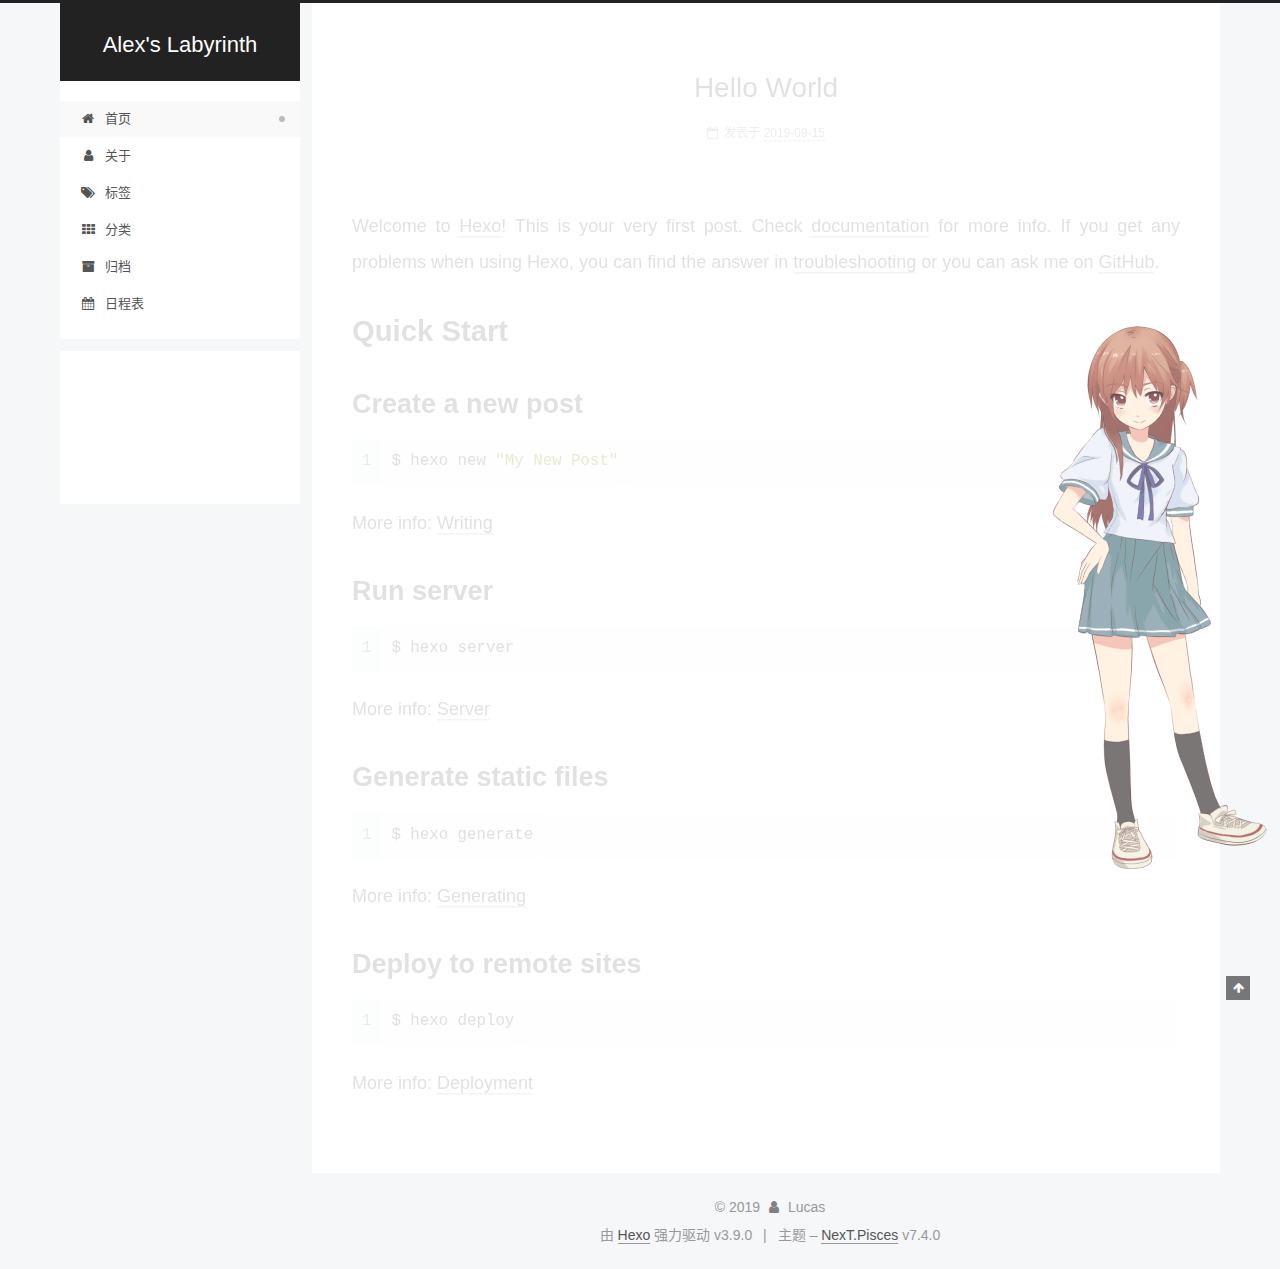
==== commit 7e8847d5: "Site updated: 2019-09-18 00:03:10" ====
--- a/index.html
+++ b/index.html
@@ -237,78 +237,6 @@
   
   
   <div class="post-block home">
-    <link itemprop="mainEntityOfPage" href="http://yoursite.com/2019/09/15/第一篇博客/">
-
-    <span hidden itemprop="author" itemscope itemtype="http://schema.org/Person">
-      <meta itemprop="name" content="Lucas">
-      <meta itemprop="description" content="It's getting better everyday.">
-      <meta itemprop="image" content="/images/avatar.gif">
-    </span>
-
-    <span hidden itemprop="publisher" itemscope itemtype="http://schema.org/Organization">
-      <meta itemprop="name" content="Alex's Labyrinth">
-    </span>
-      <header class="post-header">
-        <h1 class="post-title" itemprop="name headline">
-            
-            <a href="/2019/09/15/第一篇博客/" class="post-title-link" itemprop="url">第一篇博客</a>
-          
-        </h1>
-
-        <div class="post-meta">
-            <span class="post-meta-item">
-              <span class="post-meta-item-icon">
-                <i class="fa fa-calendar-o"></i>
-              </span>
-              <span class="post-meta-item-text">发表于</span>
-
-              
-                
-              
-
-              <time title="创建时间：2019-09-15 18:23:03 / 修改时间：18:54:03" itemprop="dateCreated datePublished" datetime="2019-09-15T18:23:03+08:00">2019-09-15</time>
-            </span>
-          
-            
-
-            
-          
-
-          
-
-        </div>
-      </header>
-
-    
-    
-    
-    <div class="post-body" itemprop="articleBody">
-
-      
-          
-        
-      
-    </div>
-
-    
-    
-    
-      <footer class="post-footer">
-          <div class="post-eof"></div>
-        
-      </footer>
-  </div>
-  
-  
-  
-  </article>
-
-    
-        <article itemscope itemtype="http://schema.org/Article">
-  
-  
-  
-  <div class="post-block home">
     <link itemprop="mainEntityOfPage" href="http://yoursite.com/2019/09/15/hello-world/">
 
     <span hidden itemprop="author" itemscope itemtype="http://schema.org/Person">
@@ -431,21 +359,8 @@
         
           <a href="/archives/">
         
-          <span class="site-state-item-count">2</span>
+          <span class="site-state-item-count">1</span>
           <span class="site-state-item-name">日志</span>
-        </a>
-      </div>
-    
-      
-      
-      <div class="site-state-item site-state-tags">
-        
-          
-            <a href="/tags/">
-          
-        
-        <span class="site-state-item-count">2</span>
-        <span class="site-state-item-name">标签</span>
         </a>
       </div>
     
--- a/css/main.css
+++ b/css/main.css
@@ -1714,7 +1714,7 @@
 }
 .links-of-author a::before,
 .links-of-author span.exturl::before {
-  background: #f9a6b3;
+  background: #e049b3;
   border-radius: 50%;
   content: ' ';
   display: inline-block;
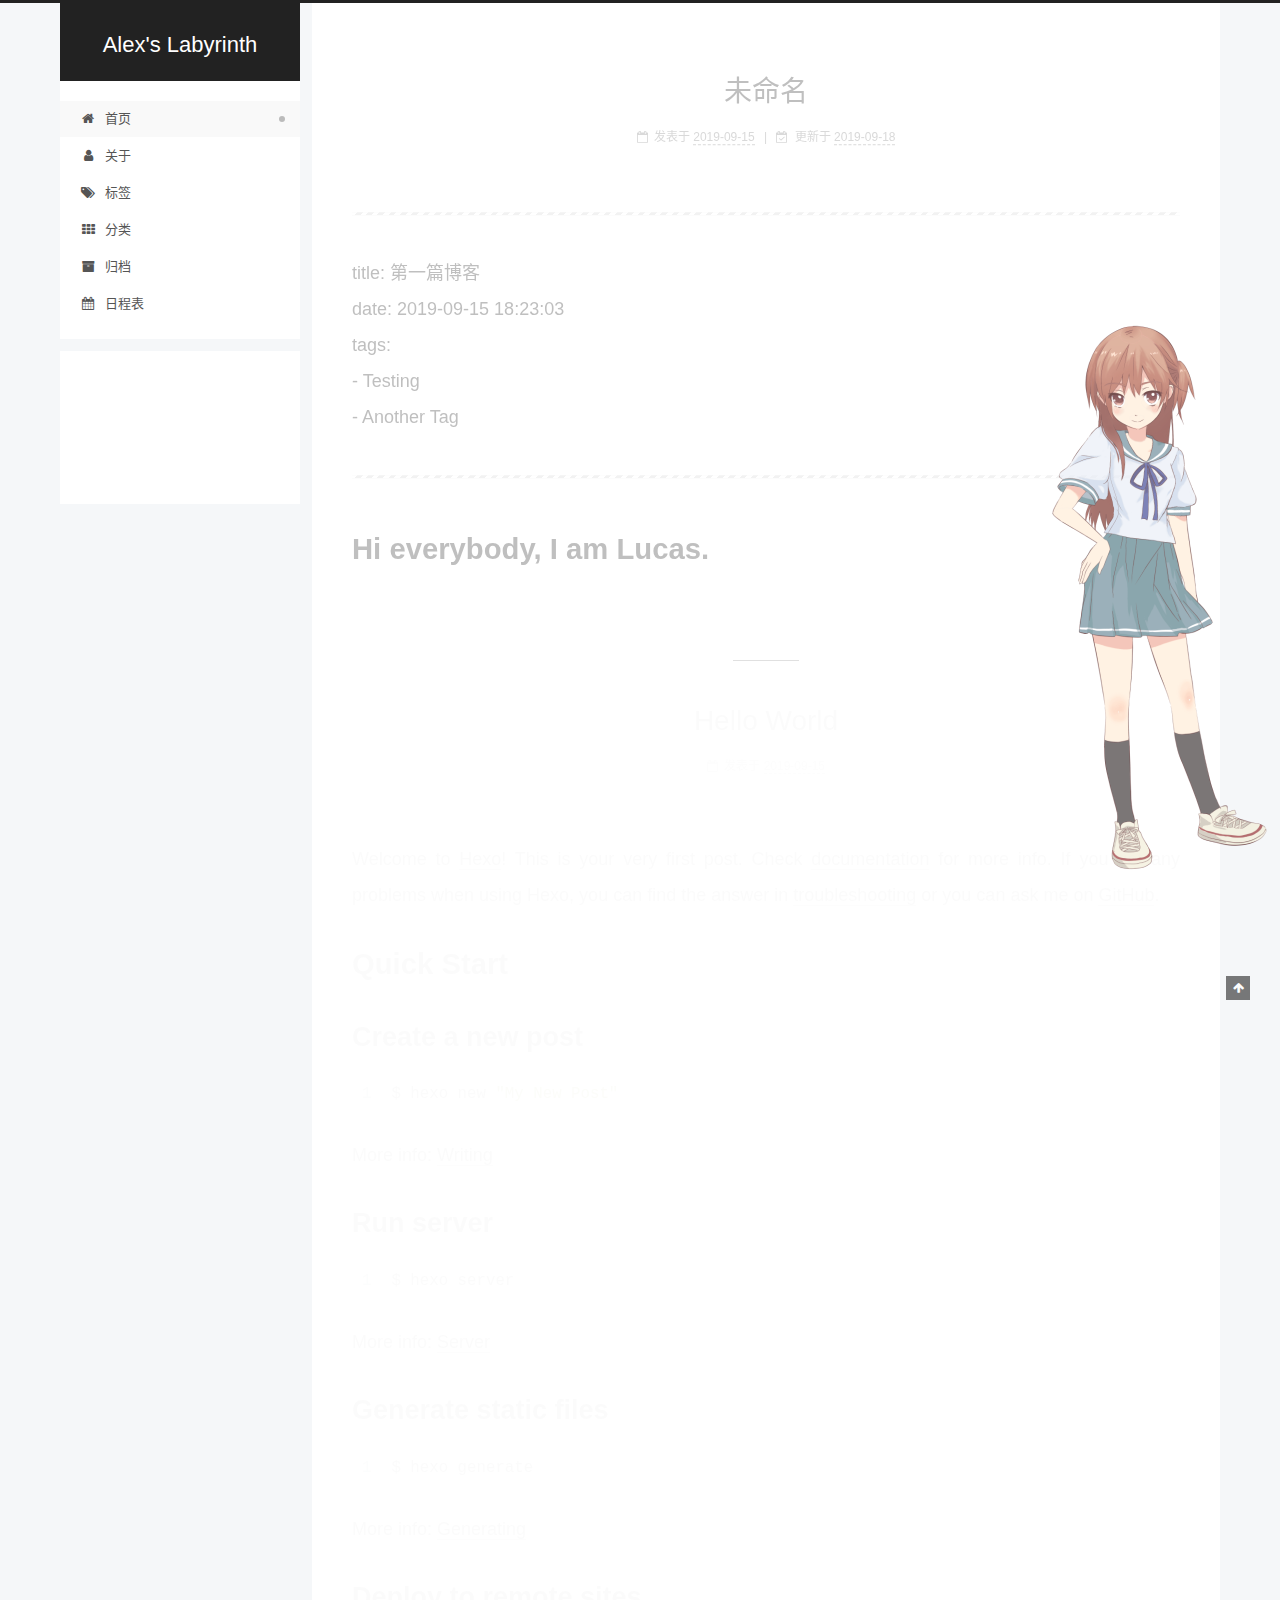
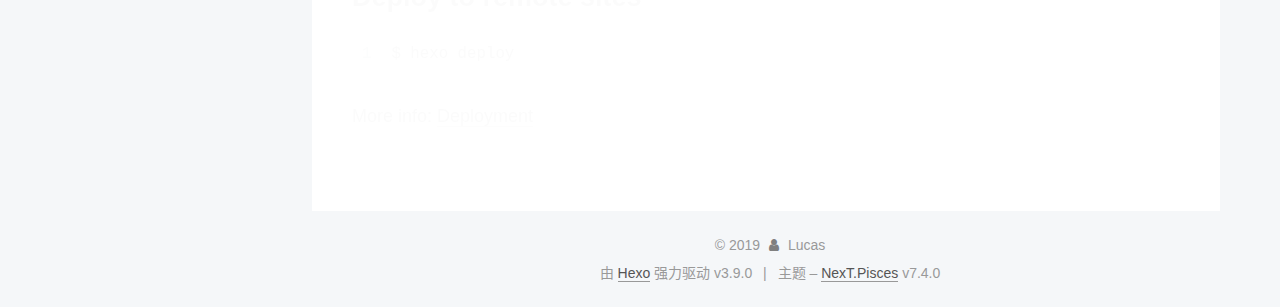
==== commit dc263f89: "Site updated: 2019-09-18 00:17:28" ====
--- a/index.html
+++ b/index.html
@@ -237,6 +237,89 @@
   
   
   <div class="post-block home">
+    <link itemprop="mainEntityOfPage" href="http://yoursite.com/2019/09/15/第一篇博客/">
+
+    <span hidden itemprop="author" itemscope itemtype="http://schema.org/Person">
+      <meta itemprop="name" content="Lucas">
+      <meta itemprop="description" content="It's getting better everyday.">
+      <meta itemprop="image" content="/images/avatar.gif">
+    </span>
+
+    <span hidden itemprop="publisher" itemscope itemtype="http://schema.org/Organization">
+      <meta itemprop="name" content="Alex's Labyrinth">
+    </span>
+      <header class="post-header">
+        <h1 class="post-title" itemprop="name headline">
+            
+            <a href="/2019/09/15/第一篇博客/" class="post-title-link" itemprop="url">未命名</a>
+          
+        </h1>
+
+        <div class="post-meta">
+            <span class="post-meta-item">
+              <span class="post-meta-item-icon">
+                <i class="fa fa-calendar-o"></i>
+              </span>
+              <span class="post-meta-item-text">发表于</span>
+
+              
+                
+              
+
+              <time title="创建时间：2019-09-15 18:23:03" itemprop="dateCreated datePublished" datetime="2019-09-15T18:23:03+08:00">2019-09-15</time>
+            </span>
+          
+            
+
+            
+              <span class="post-meta-item">
+                <span class="post-meta-item-icon">
+                  <i class="fa fa-calendar-check-o"></i>
+                </span>
+                <span class="post-meta-item-text">更新于</span>
+                <time title="修改时间：2019-09-18 00:15:15" itemprop="dateModified" datetime="2019-09-18T00:15:15+08:00">2019-09-18</time>
+              </span>
+            
+          
+
+          
+
+        </div>
+      </header>
+
+    
+    
+    
+    <div class="post-body" itemprop="articleBody">
+
+      
+          <hr>
+<p>title: 第一篇博客<br>date: 2019-09-15 18:23:03<br>tags:<br>    - Testing<br>    - Another Tag</p>
+<hr>
+<h2 id="Hi-everybody-I-am-Lucas"><a href="#Hi-everybody-I-am-Lucas" class="headerlink" title="  Hi everybody, I am Lucas."></a>  Hi everybody, I am Lucas.</h2>
+        
+      
+    </div>
+
+    
+    
+    
+      <footer class="post-footer">
+          <div class="post-eof"></div>
+        
+      </footer>
+  </div>
+  
+  
+  
+  </article>
+
+    
+        <article itemscope itemtype="http://schema.org/Article">
+  
+  
+  
+  <div class="post-block home">
     <link itemprop="mainEntityOfPage" href="http://yoursite.com/2019/09/15/hello-world/">
 
     <span hidden itemprop="author" itemscope itemtype="http://schema.org/Person">
@@ -359,7 +442,7 @@
         
           <a href="/archives/">
         
-          <span class="site-state-item-count">1</span>
+          <span class="site-state-item-count">2</span>
           <span class="site-state-item-name">日志</span>
         </a>
       </div>
--- a/css/main.css
+++ b/css/main.css
@@ -1714,7 +1714,7 @@
 }
 .links-of-author a::before,
 .links-of-author span.exturl::before {
-  background: #e049b3;
+  background: #fb0590;
   border-radius: 50%;
   content: ' ';
   display: inline-block;
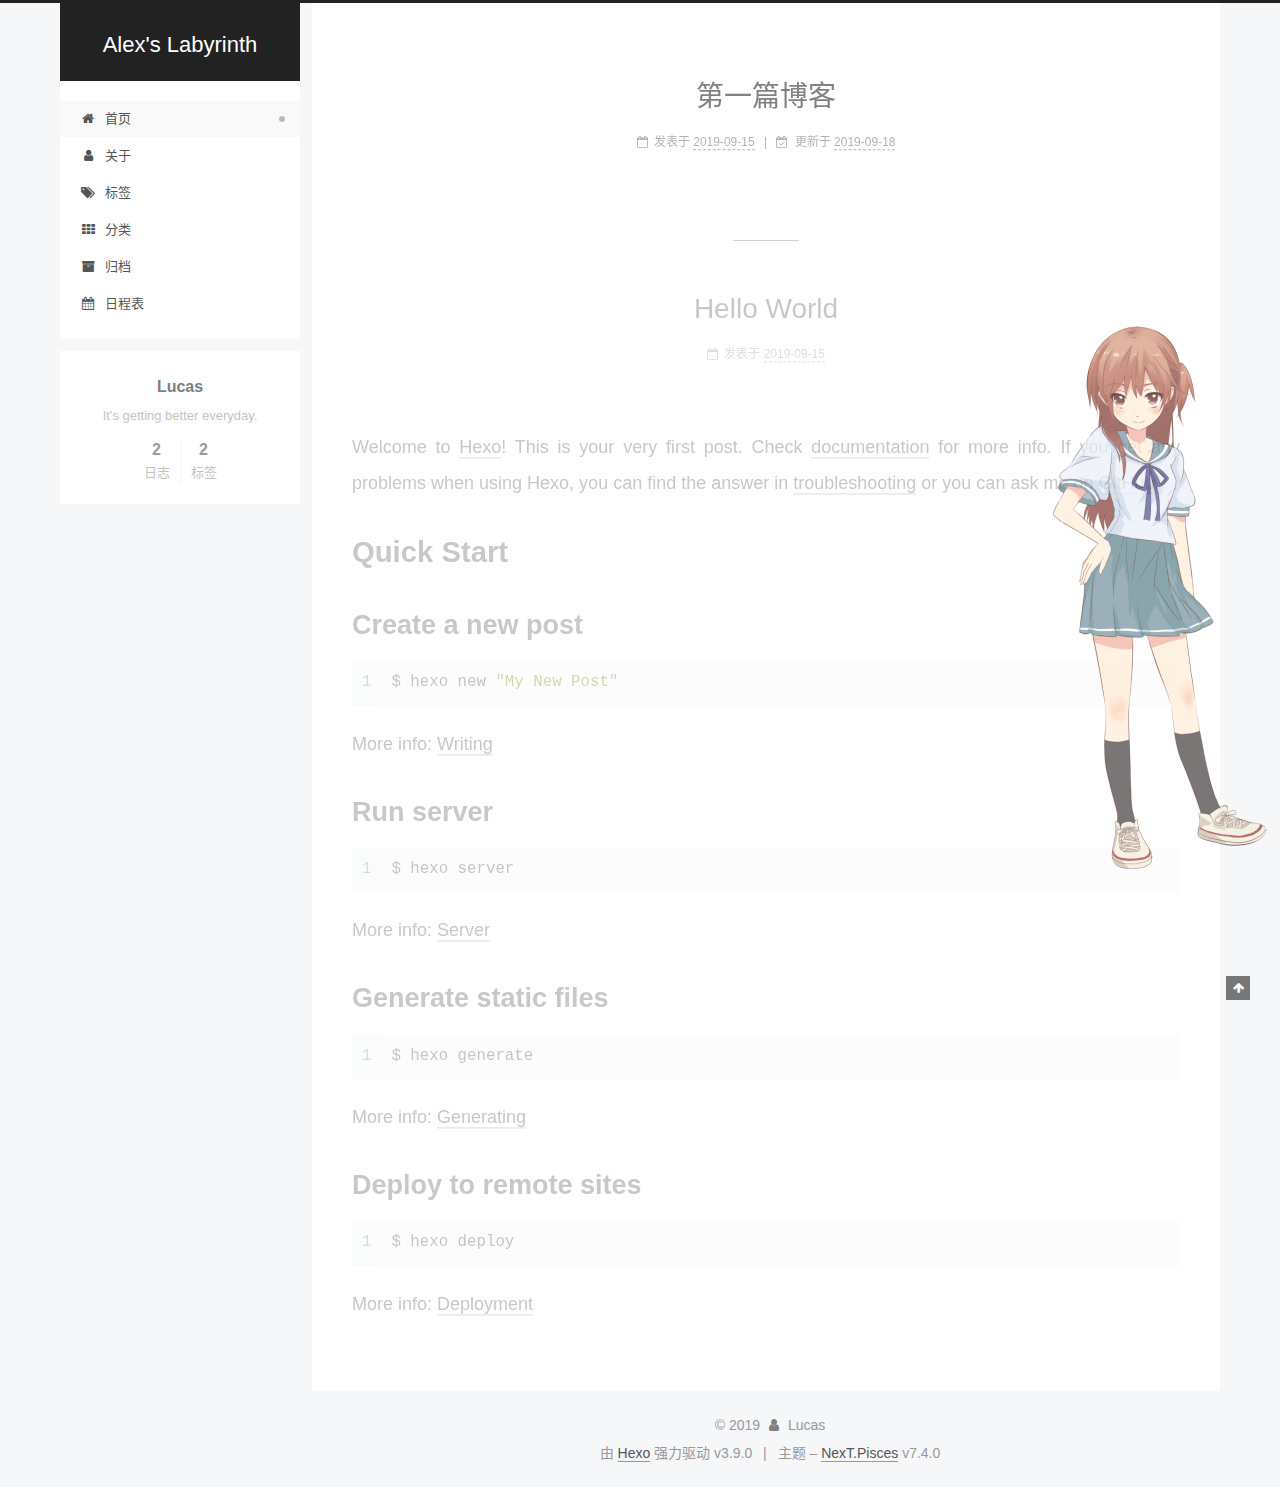
==== commit a322d6ef: "Site updated: 2019-09-18 00:19:58" ====
--- a/index.html
+++ b/index.html
@@ -251,7 +251,7 @@
       <header class="post-header">
         <h1 class="post-title" itemprop="name headline">
             
-            <a href="/2019/09/15/第一篇博客/" class="post-title-link" itemprop="url">未命名</a>
+            <a href="/2019/09/15/第一篇博客/" class="post-title-link" itemprop="url">第一篇博客</a>
           
         </h1>
 
@@ -277,7 +277,7 @@
                   <i class="fa fa-calendar-check-o"></i>
                 </span>
                 <span class="post-meta-item-text">更新于</span>
-                <time title="修改时间：2019-09-18 00:15:15" itemprop="dateModified" datetime="2019-09-18T00:15:15+08:00">2019-09-18</time>
+                <time title="修改时间：2019-09-18 00:18:57" itemprop="dateModified" datetime="2019-09-18T00:18:57+08:00">2019-09-18</time>
               </span>
             
           
@@ -293,10 +293,7 @@
     <div class="post-body" itemprop="articleBody">
 
       
-          <hr>
-<p>title: 第一篇博客<br>date: 2019-09-15 18:23:03<br>tags:<br>    - Testing<br>    - Another Tag</p>
-<hr>
-<h2 id="Hi-everybody-I-am-Lucas"><a href="#Hi-everybody-I-am-Lucas" class="headerlink" title="  Hi everybody, I am Lucas."></a>  Hi everybody, I am Lucas.</h2>
+          
         
       
     </div>
@@ -444,6 +441,19 @@
         
           <span class="site-state-item-count">2</span>
           <span class="site-state-item-name">日志</span>
+        </a>
+      </div>
+    
+      
+      
+      <div class="site-state-item site-state-tags">
+        
+          
+            <a href="/tags/">
+          
+        
+        <span class="site-state-item-count">2</span>
+        <span class="site-state-item-name">标签</span>
         </a>
       </div>
     
--- a/css/main.css
+++ b/css/main.css
@@ -1714,7 +1714,7 @@
 }
 .links-of-author a::before,
 .links-of-author span.exturl::before {
-  background: #fb0590;
+  background: #1f3459;
   border-radius: 50%;
   content: ' ';
   display: inline-block;
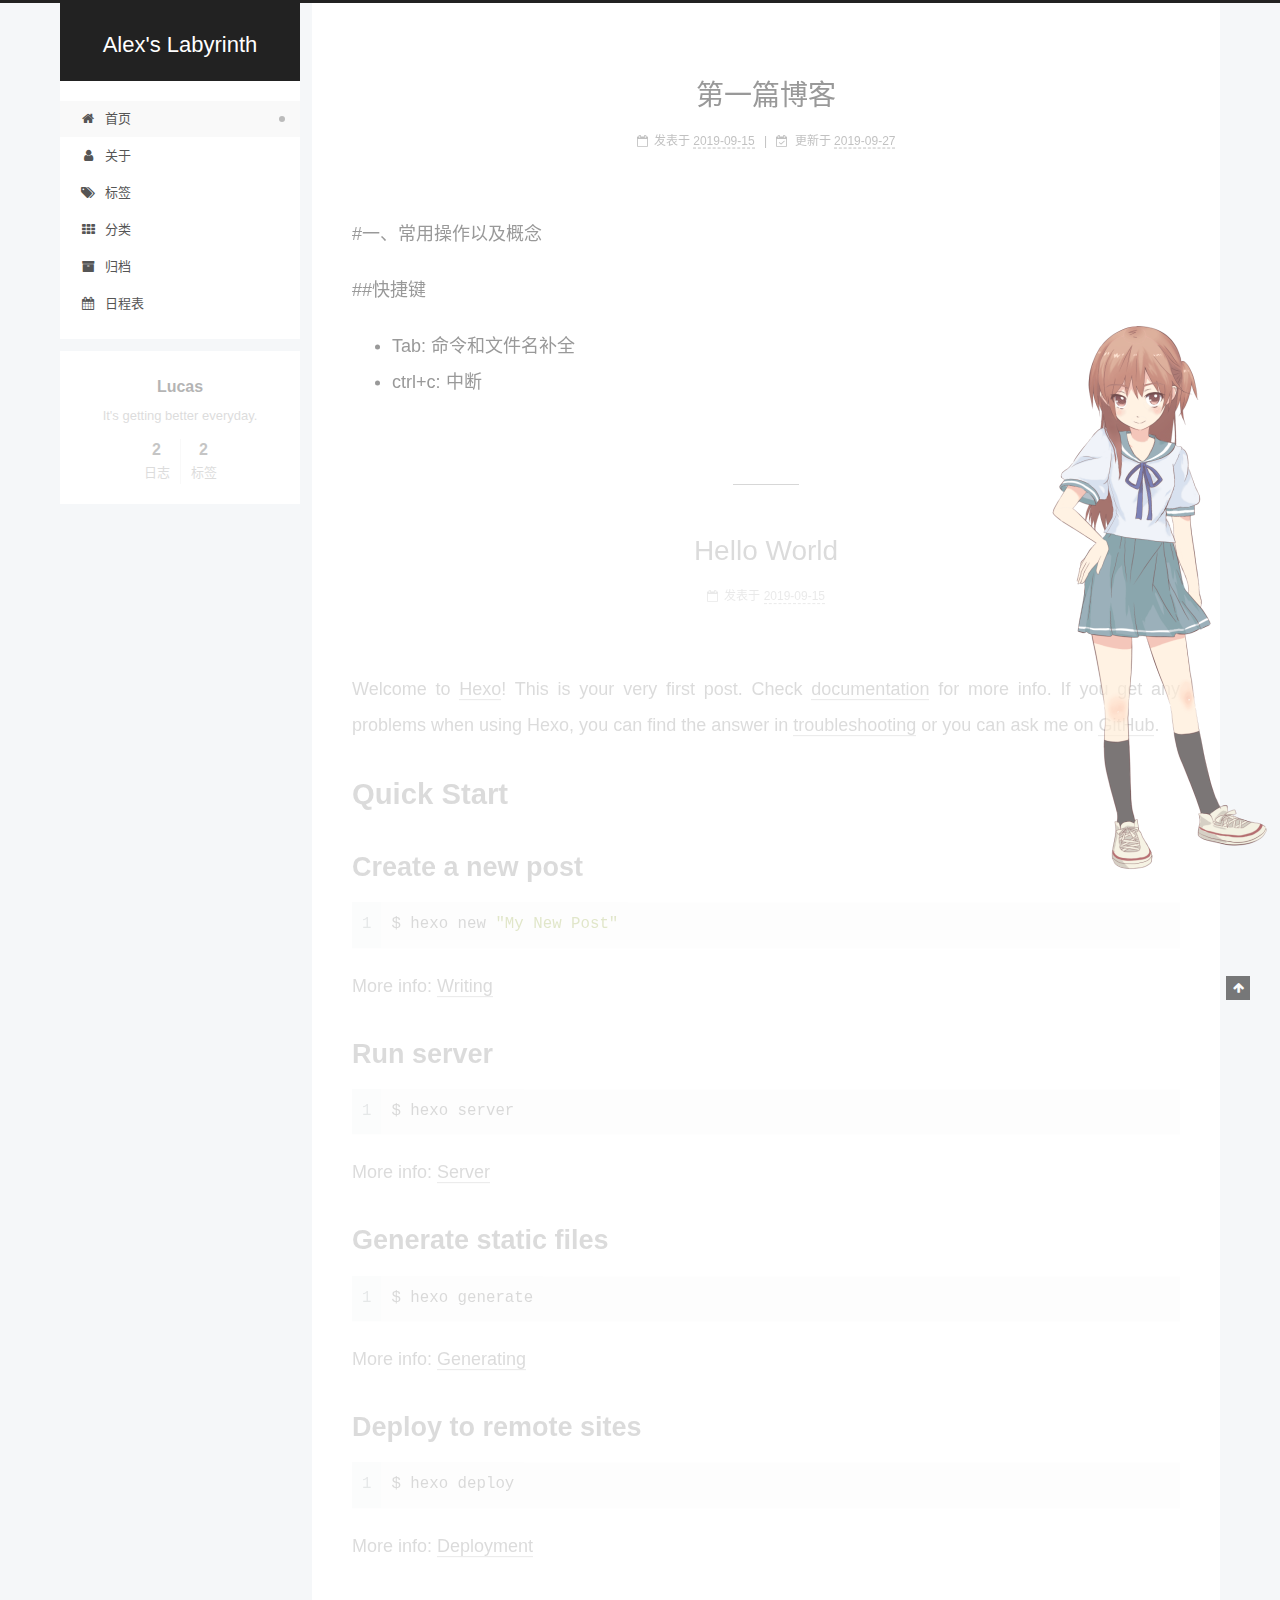
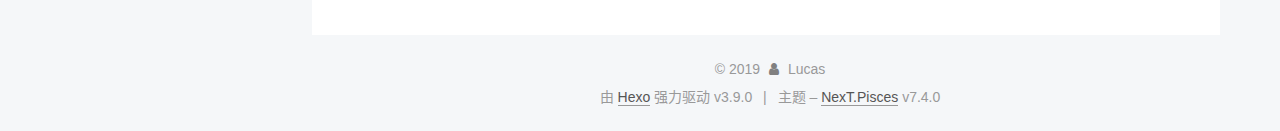
==== commit 4249aa96: "Site updated: 2019-09-27 12:50:42" ====
--- a/index.html
+++ b/index.html
@@ -277,7 +277,7 @@
                   <i class="fa fa-calendar-check-o"></i>
                 </span>
                 <span class="post-meta-item-text">更新于</span>
-                <time title="修改时间：2019-09-18 00:18:57" itemprop="dateModified" datetime="2019-09-18T00:18:57+08:00">2019-09-18</time>
+                <time title="修改时间：2019-09-27 12:49:20" itemprop="dateModified" datetime="2019-09-27T12:49:20+08:00">2019-09-27</time>
               </span>
             
           
@@ -293,7 +293,15 @@
     <div class="post-body" itemprop="articleBody">
 
       
-          
+          <a id="more"></a>
+
+<p>#一、常用操作以及概念</p>
+<p>##快捷键</p>
+<ul>
+<li>Tab: 命令和文件名补全</li>
+<li>ctrl+c: 中断</li>
+</ul>
+
         
       
     </div>
--- a/css/main.css
+++ b/css/main.css
@@ -1714,7 +1714,7 @@
 }
 .links-of-author a::before,
 .links-of-author span.exturl::before {
-  background: #1f3459;
+  background: #3c42ff;
   border-radius: 50%;
   content: ' ';
   display: inline-block;
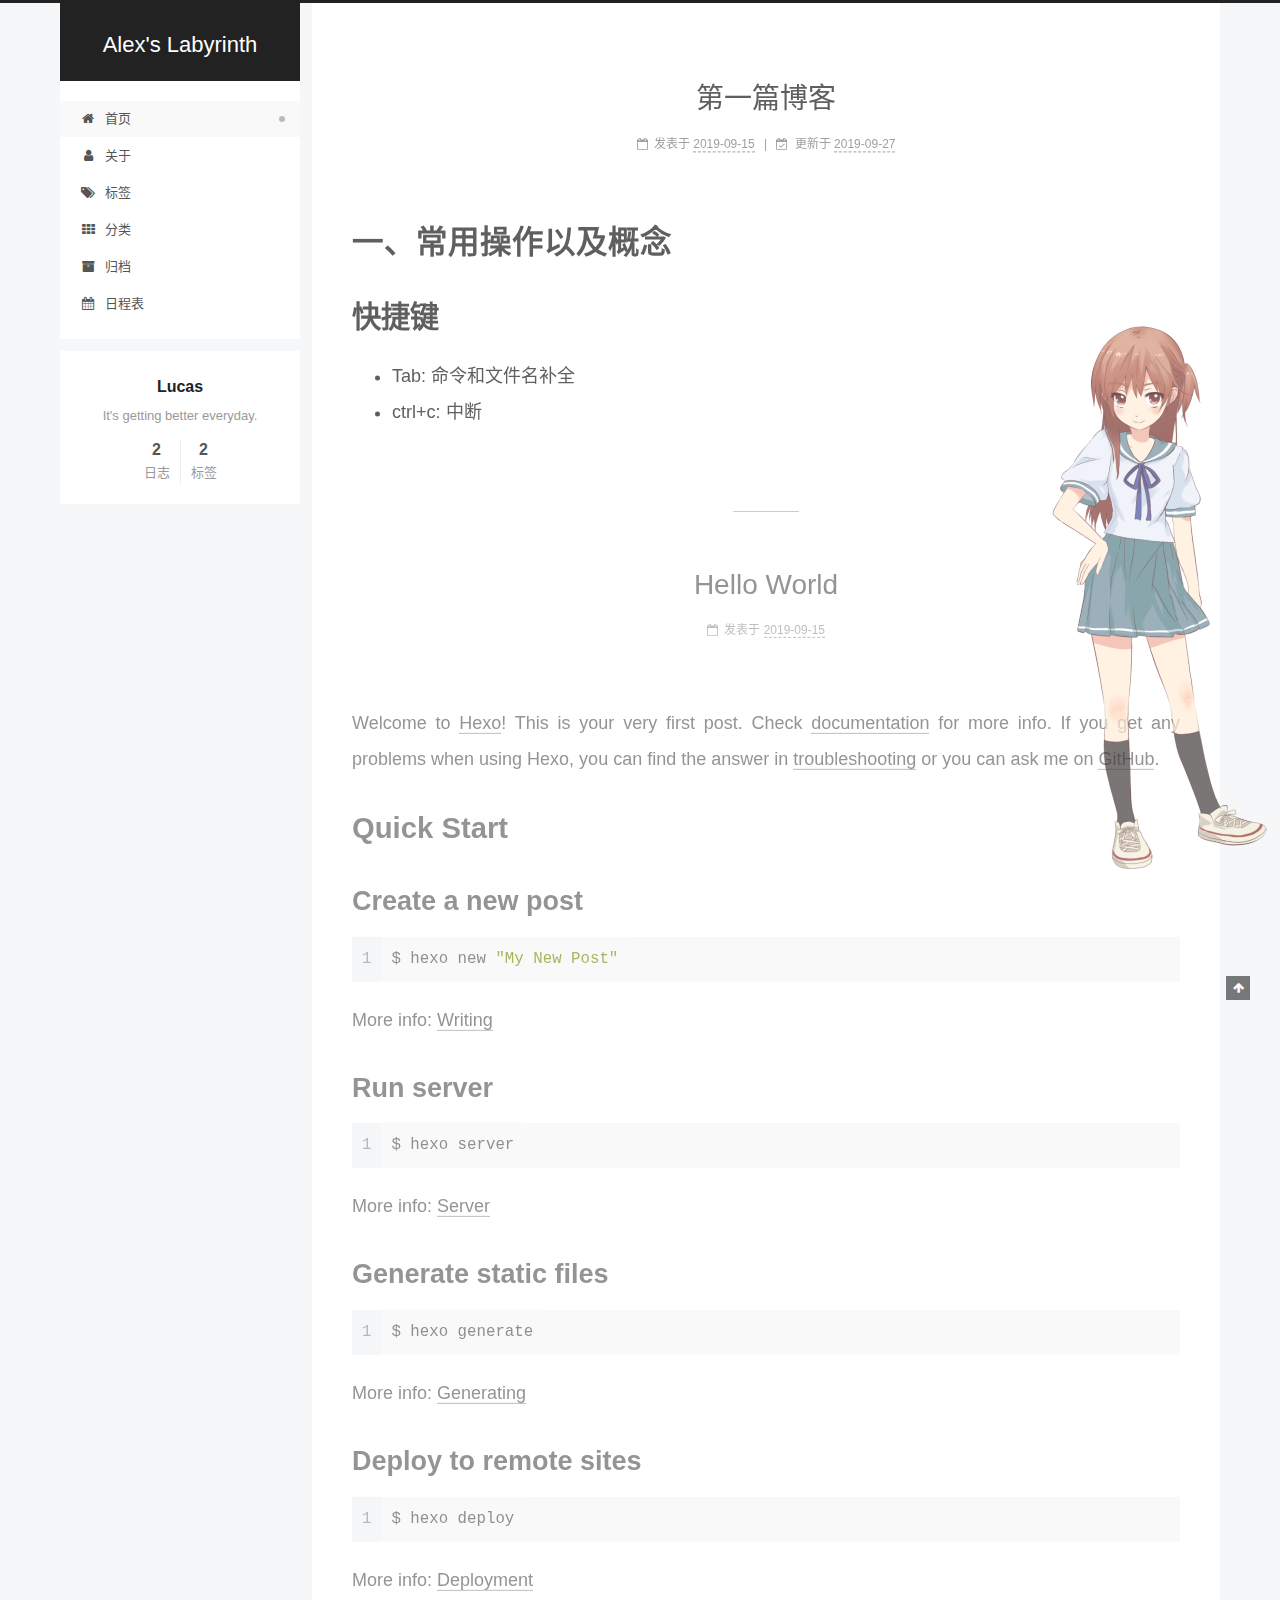
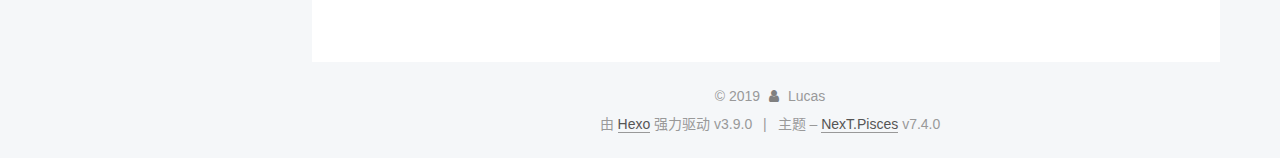
==== commit 52f25616: "Site updated: 2019-09-27 12:52:51" ====
--- a/index.html
+++ b/index.html
@@ -277,7 +277,7 @@
                   <i class="fa fa-calendar-check-o"></i>
                 </span>
                 <span class="post-meta-item-text">更新于</span>
-                <time title="修改时间：2019-09-27 12:49:20" itemprop="dateModified" datetime="2019-09-27T12:49:20+08:00">2019-09-27</time>
+                <time title="修改时间：2019-09-27 12:52:23" itemprop="dateModified" datetime="2019-09-27T12:52:23+08:00">2019-09-27</time>
               </span>
             
           
@@ -295,9 +295,7 @@
       
           <a id="more"></a>
 
-<p>#一、常用操作以及概念</p>
-<p>##快捷键</p>
-<ul>
+<h1 id="一、常用操作以及概念"><a href="#一、常用操作以及概念" class="headerlink" title="一、常用操作以及概念"></a>一、常用操作以及概念</h1><h2 id="快捷键"><a href="#快捷键" class="headerlink" title="快捷键"></a>快捷键</h2><ul>
 <li>Tab: 命令和文件名补全</li>
 <li>ctrl+c: 中断</li>
 </ul>
--- a/css/main.css
+++ b/css/main.css
@@ -1714,7 +1714,7 @@
 }
 .links-of-author a::before,
 .links-of-author span.exturl::before {
-  background: #3c42ff;
+  background: #05cb4d;
   border-radius: 50%;
   content: ' ';
   display: inline-block;
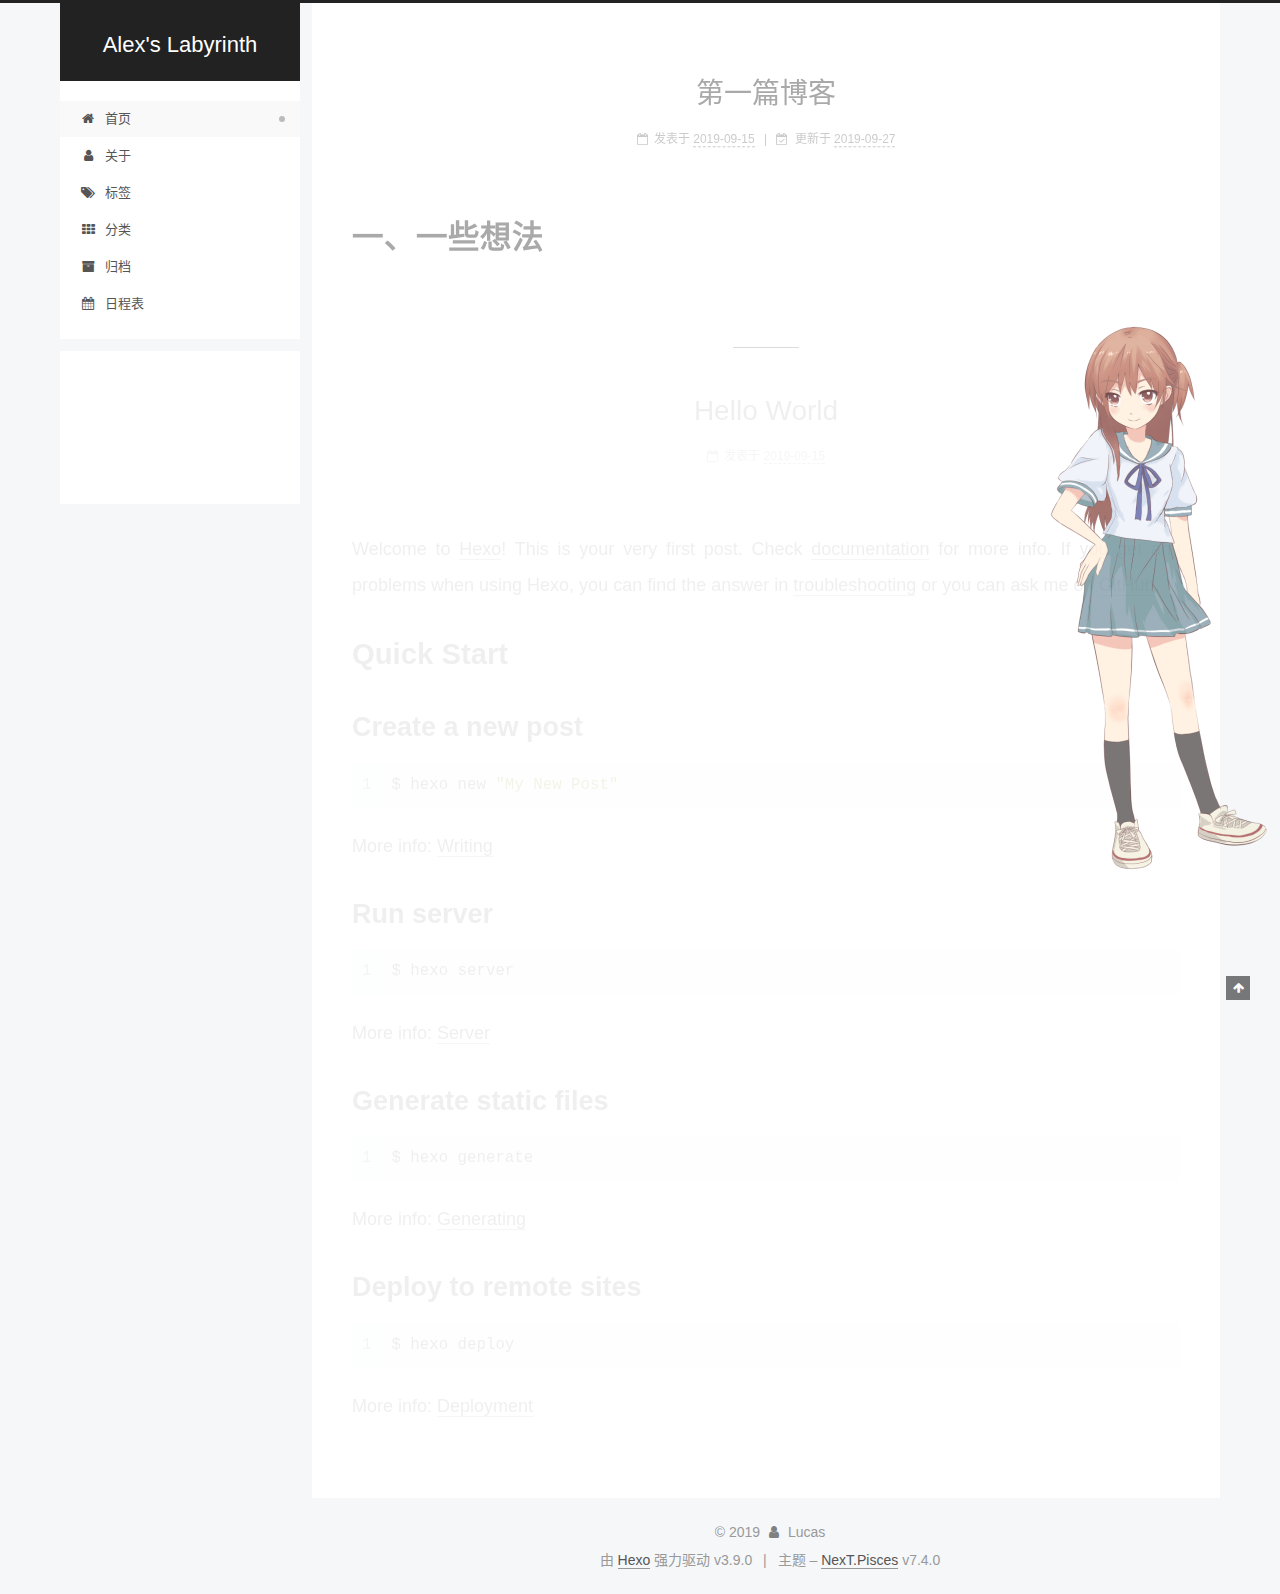
==== commit a519c15e: "Site updated: 2019-09-27 13:03:32" ====
--- a/index.html
+++ b/index.html
@@ -277,7 +277,7 @@
                   <i class="fa fa-calendar-check-o"></i>
                 </span>
                 <span class="post-meta-item-text">更新于</span>
-                <time title="修改时间：2019-09-27 12:52:23" itemprop="dateModified" datetime="2019-09-27T12:52:23+08:00">2019-09-27</time>
+                <time title="修改时间：2019-09-27 13:02:37" itemprop="dateModified" datetime="2019-09-27T13:02:37+08:00">2019-09-27</time>
               </span>
             
           
@@ -295,10 +295,8 @@
       
           <a id="more"></a>
 
-<h1 id="一、常用操作以及概念"><a href="#一、常用操作以及概念" class="headerlink" title="一、常用操作以及概念"></a>一、常用操作以及概念</h1><h2 id="快捷键"><a href="#快捷键" class="headerlink" title="快捷键"></a>快捷键</h2><ul>
-<li>Tab: 命令和文件名补全</li>
-<li>ctrl+c: 中断</li>
-</ul>
+<h1 id="一、一些想法"><a href="#一、一些想法" class="headerlink" title="一、一些想法"></a>一、一些想法</h1><!-- - Tab: 命令和文件名补全
+- ctrl+c: 中断 -->
 
         
       
--- a/css/main.css
+++ b/css/main.css
@@ -1714,7 +1714,7 @@
 }
 .links-of-author a::before,
 .links-of-author span.exturl::before {
-  background: #05cb4d;
+  background: #ff66eb;
   border-radius: 50%;
   content: ' ';
   display: inline-block;
